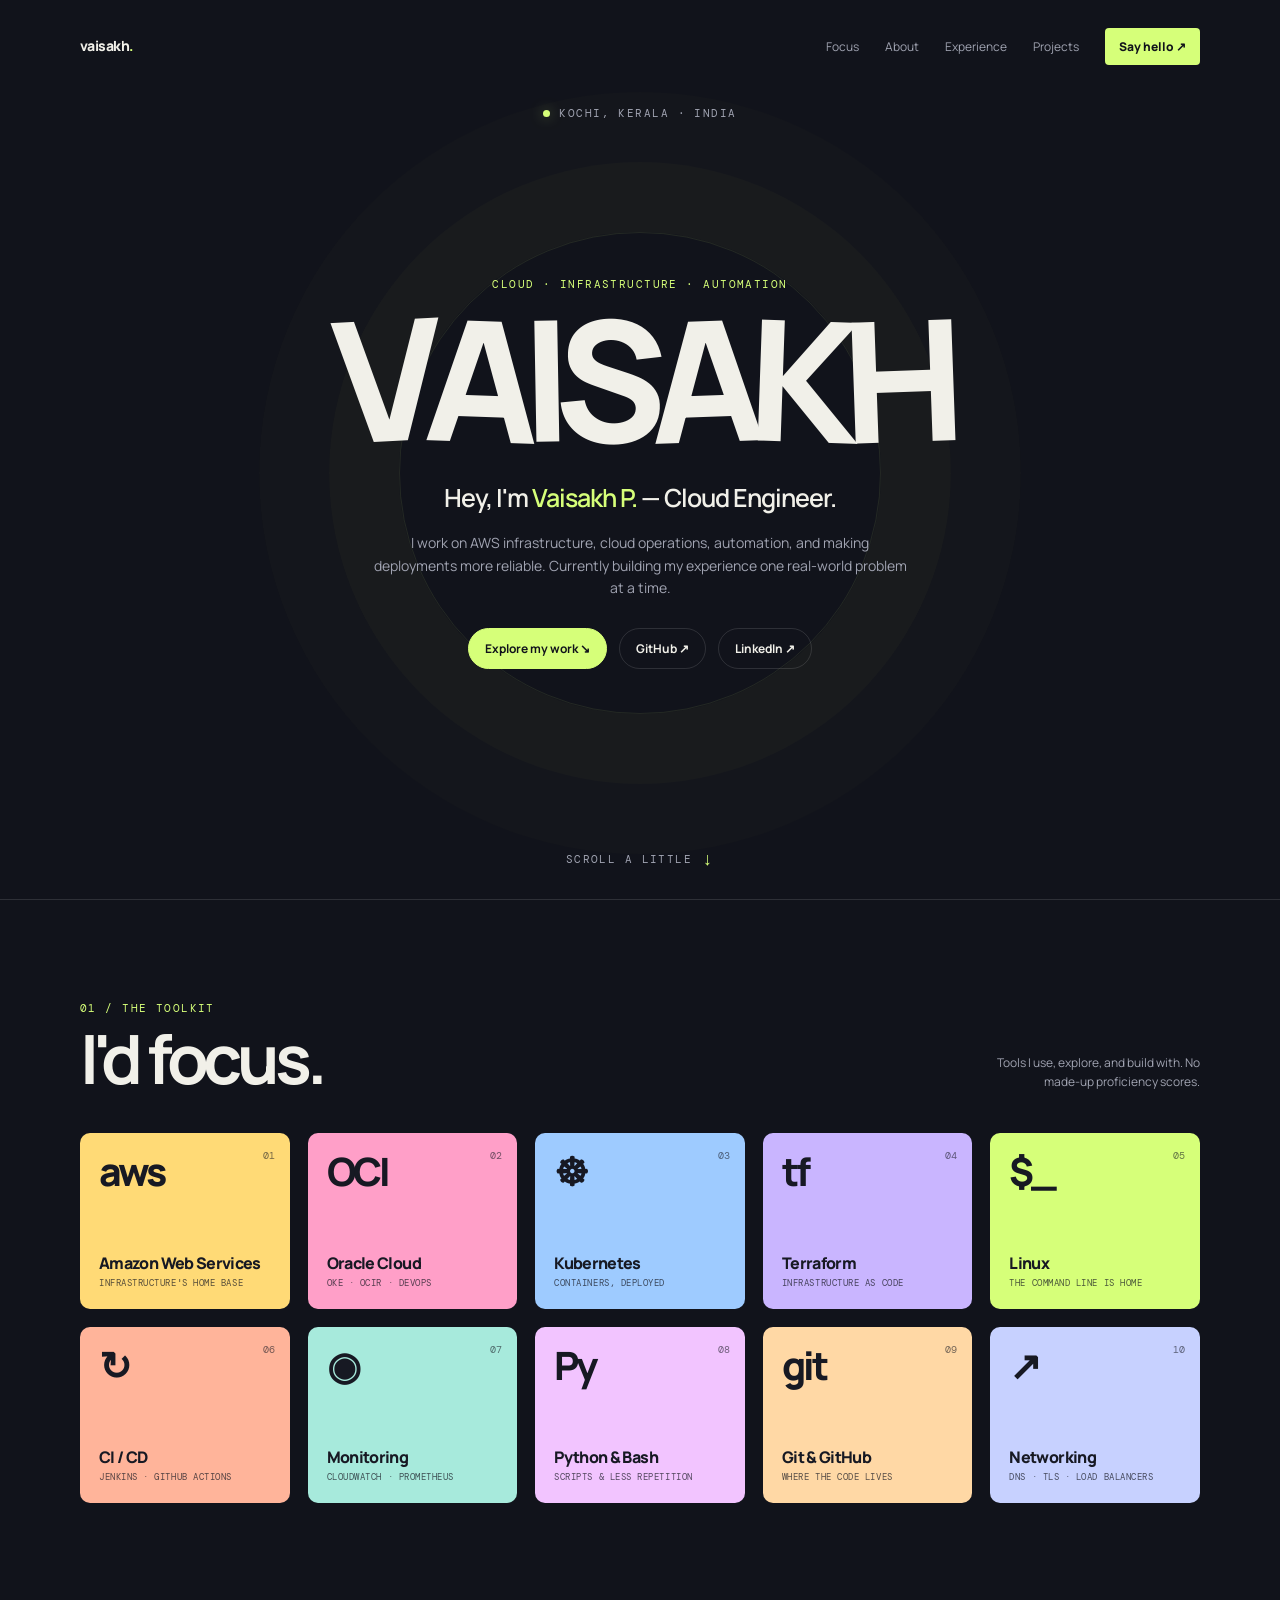
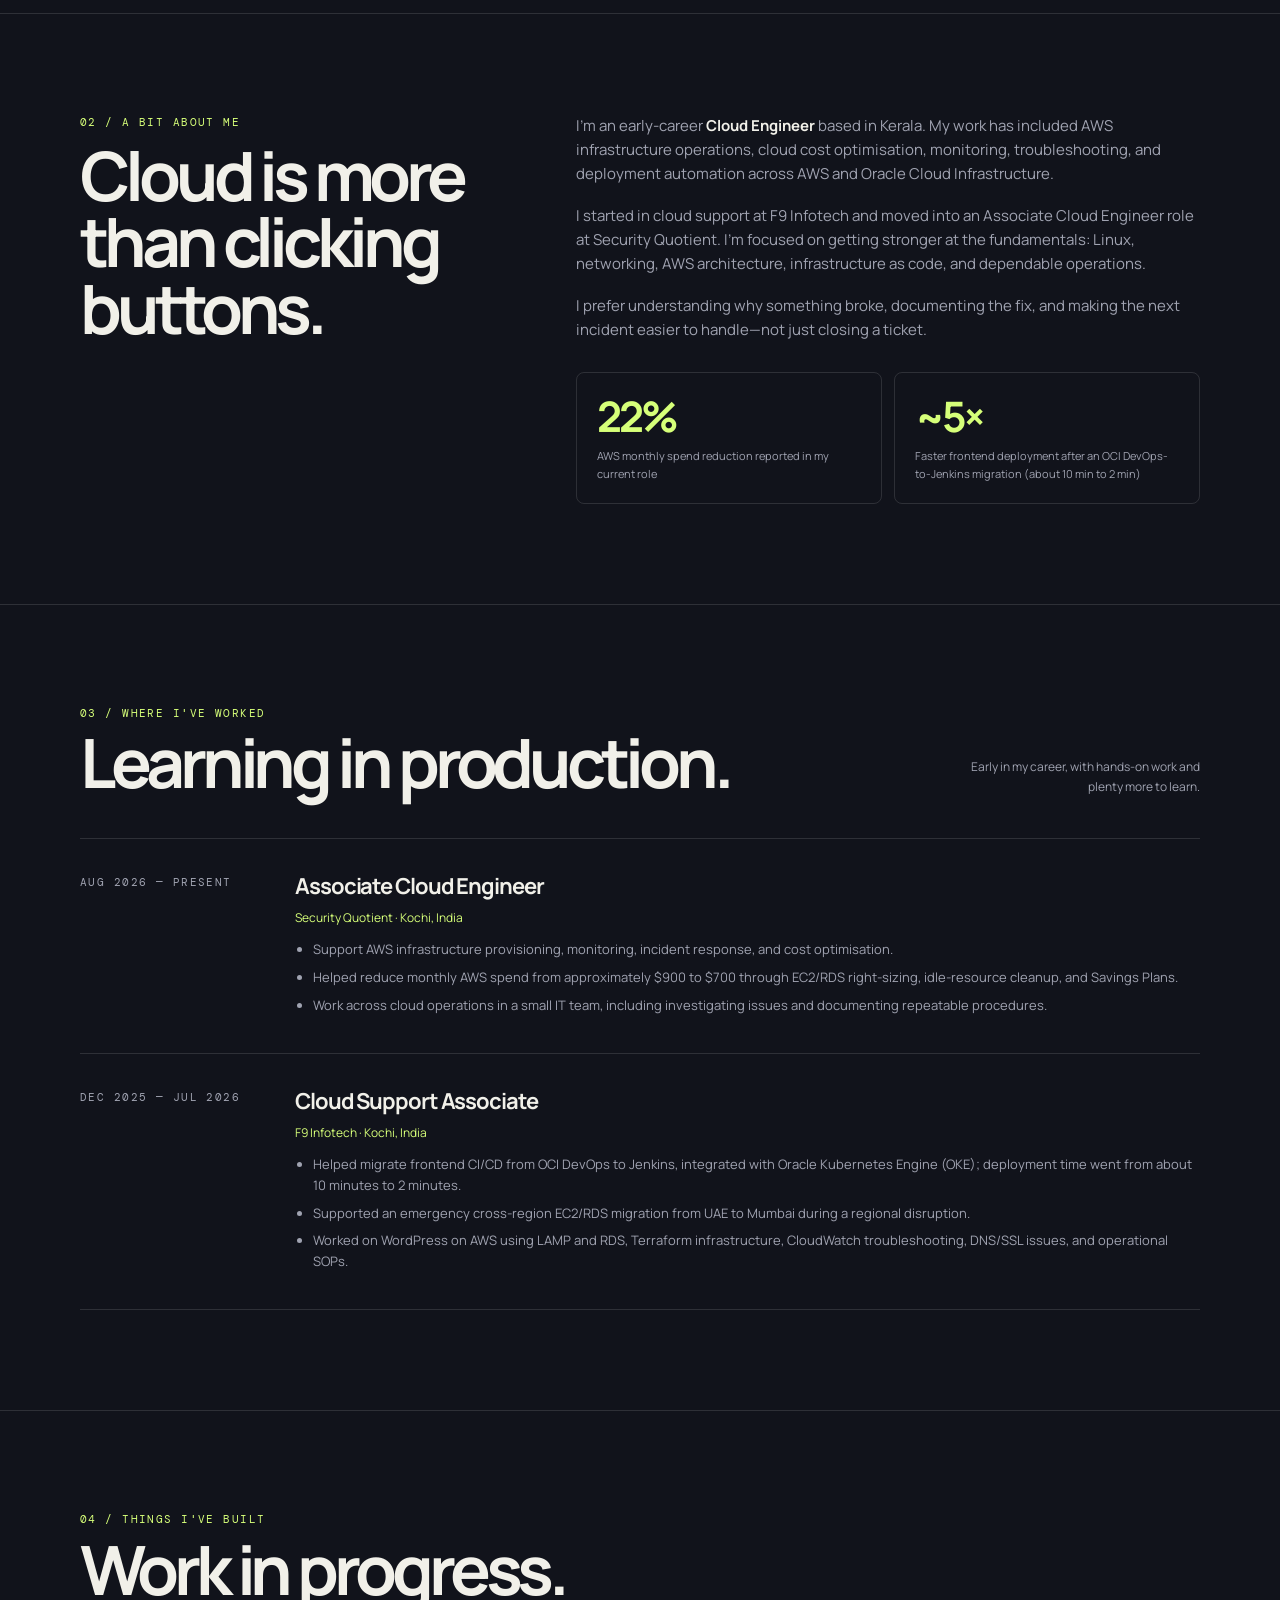
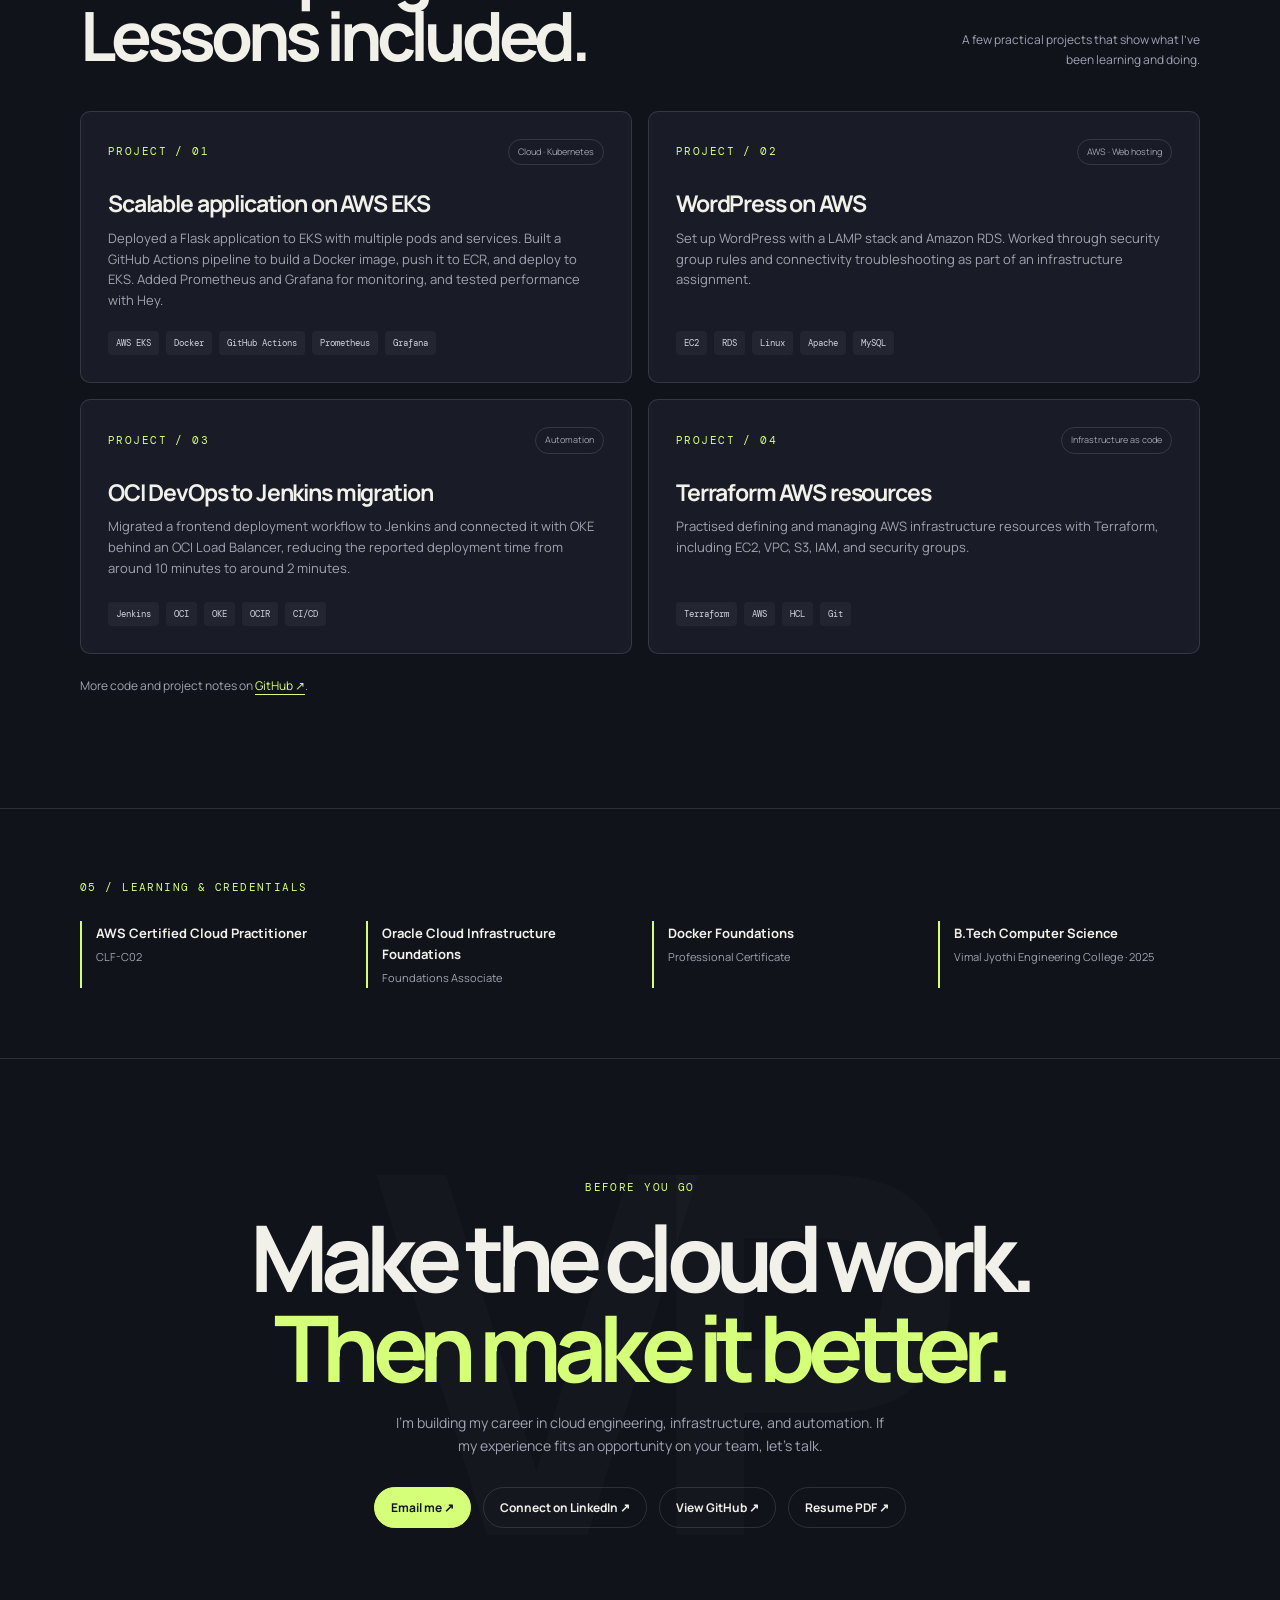
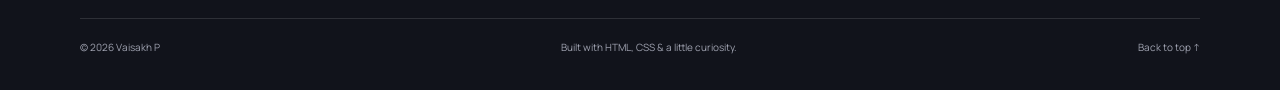
==== index.html @ e42f372c "Build my cloud engineering portfolio" ====
<!DOCTYPE html>
<html lang="en">
<head>
  <meta charset="UTF-8">
  <meta name="viewport" content="width=device-width, initial-scale=1">
  <meta name="theme-color" content="#11131b">
  <meta name="description" content="Vaisakh P — Cloud Engineer working with AWS infrastructure, cloud operations, automation and Kubernetes.">
  <title>Vaisakh P — Cloud Engineer</title>

  <link rel="preconnect" href="https://fonts.googleapis.com">
  <link rel="preconnect" href="https://fonts.gstatic.com" crossorigin>
  <link href="https://fonts.googleapis.com/css2?family=DM+Mono:wght@400;500&family=Manrope:wght@400;500;600;700;800&display=swap" rel="stylesheet">

  <style>
    :root {
      --bg: #11131b;
      --panel: #191c27;
      --text: #f1f0e9;
      --muted: #a0a3b1;
      --line: rgba(255,255,255,.12);
      --lime: #d6ff79;
      --pink: #ff9fc8;
      --blue: #9ecbff;
      --yellow: #ffda76;
      --purple: #c9b5ff;
      --max: 1120px;
    }

    * { box-sizing: border-box; }
    html { scroll-behavior: smooth; scroll-padding-top: 24px; }
    body {
      margin: 0;
      background: var(--bg);
      color: var(--text);
      font-family: "Manrope", sans-serif;
      line-height: 1.6;
      overflow-x: hidden;
    }
    a { color: inherit; text-decoration: none; }
    button { font: inherit; }
    ::selection { background: var(--lime); color: #11131b; }

    .wrap { width: min(var(--max), calc(100% - 48px)); margin: 0 auto; }
    .mono {
      font-family: "DM Mono", monospace;
      text-transform: uppercase;
      letter-spacing: .13em;
      font-size: 11px;
    }

    /* Small, quiet navigation */
    .topbar {
      position: absolute;
      z-index: 5;
      top: 0; left: 0; right: 0;
      display: flex;
      justify-content: space-between;
      align-items: center;
      width: min(var(--max), calc(100% - 48px));
      margin: auto;
      padding: 28px 0;
    }
    .wordmark { font-size: 14px; font-weight: 800; letter-spacing: -.04em; }
    .wordmark span { color: var(--lime); }
    .navlinks { display: flex; align-items: center; gap: 26px; color: var(--muted); font-size: 12px; }
    .navlinks a:hover { color: var(--lime); }
    .navlinks .nav-contact { color: var(--bg); background: var(--lime); padding: 9px 14px; border-radius: 4px; font-weight: 800; }

    /* Name-first opening */
    .hero {
      min-height: 100svh;
      position: relative;
      display: flex;
      flex-direction: column;
      justify-content: center;
      align-items: center;
      padding: 120px 24px 74px;
      text-align: center;
      overflow: hidden;
      border-bottom: 1px solid var(--line);
    }
    .hero::before {
      content: "";
      position: absolute;
      width: 480px; height: 480px;
      border: 1px solid rgba(214,255,121,.09);
      border-radius: 50%;
      box-shadow: 0 0 0 70px rgba(214,255,121,.018), 0 0 0 140px rgba(214,255,121,.012);
      pointer-events: none;
    }
    .hero-meta {
      position: absolute;
      top: 105px;
      display: flex;
      align-items: center;
      gap: 9px;
      color: var(--muted);
    }
    .status-dot { width: 7px; height: 7px; border-radius: 50%; background: var(--lime); box-shadow: 0 0 14px #d6ff7966; }
    .hero-content { position: relative; z-index: 1; width: 100%; }
    .hero-kicker { color: var(--lime); margin: 0 0 12px; }
    .hero h1 {
      font-size: clamp(68px, 13.5vw, 168px);
      letter-spacing: -.105em;
      line-height: .86;
      margin: 0;
      font-weight: 800;
      text-transform: uppercase;
      white-space: nowrap;
    }
    .hero h1 .letter {
      display: inline-block;
      transform: rotate(var(--r, 0deg)) translateY(var(--y, 0));
      transition: transform .25s ease;
    }
    .hero h1:hover .letter:nth-child(odd) { transform: rotate(-4deg) translateY(-5px); }
    .hero h1:hover .letter:nth-child(even) { transform: rotate(4deg) translateY(4px); }
    .hero-role {
      margin: 28px 0 0;
      font-size: clamp(17px, 2.2vw, 25px);
      font-weight: 600;
      letter-spacing: -.04em;
    }
    .hero-role span { color: var(--lime); }
    .hero-intro {
      max-width: 540px;
      margin: 14px auto 0;
      color: var(--muted);
      font-size: 14px;
    }
    .hero-links { display: flex; justify-content: center; flex-wrap: wrap; gap: 12px; margin-top: 28px; }
    .pill {
      border: 1px solid var(--line);
      border-radius: 999px;
      padding: 10px 16px;
      font-size: 12px;
      font-weight: 700;
      transition: .2s ease;
    }
    .pill:hover { border-color: var(--lime); transform: translateY(-2px); }
    .pill.primary { color: var(--bg); background: var(--lime); border-color: var(--lime); }
    .scroll-note { position: absolute; bottom: 25px; color: var(--muted); display: flex; gap: 10px; align-items: center; }
    .scroll-note span:last-child { font-size: 18px; color: var(--lime); }

    /* Focus section: floating, colourful tool stickers */
    .focus-section { padding: 100px 0 110px; border-bottom: 1px solid var(--line); }
    .section-top { display: flex; justify-content: space-between; align-items: end; gap: 20px; margin-bottom: 42px; }
    .section-top h2 { margin: 7px 0 0; font-size: clamp(38px, 6vw, 68px); line-height: .98; letter-spacing: -.075em; }
    .eyebrow { color: var(--lime); margin: 0; }
    .section-note { color: var(--muted); font-size: 12px; max-width: 240px; margin: 0; text-align: right; }
    .tool-cloud {
      display: grid;
      grid-template-columns: repeat(5, minmax(0, 1fr));
      gap: 18px;
    }
    .tool {
      min-height: 176px;
      border-radius: 10px;
      position: relative;
      padding: 19px;
      display: flex;
      flex-direction: column;
      justify-content: space-between;
      color: #171923;
      overflow: hidden;
      transform: rotate(var(--tilt, 0deg));
      transition: transform .25s ease, box-shadow .25s ease;
    }
    .tool:hover { transform: rotate(0deg) translateY(-7px) scale(1.025); box-shadow: 0 18px 35px #0004; z-index: 2; }
    .tool .symbol { font-size: 39px; line-height: 1; font-weight: 800; letter-spacing: -.08em; }
    .tool .tool-name { font-size: 16px; font-weight: 800; letter-spacing: -.04em; }
    .tool .tool-caption { font-family: "DM Mono", monospace; font-size: 9px; line-height: 1.5; text-transform: uppercase; letter-spacing: .06em; opacity: .72; }
    .tool .number { position: absolute; top: 15px; right: 15px; font-family: "DM Mono", monospace; font-size: 10px; opacity: .6; }
    .t-aws { background: var(--yellow); --tilt: -2deg; }
    .t-oci { background: var(--pink); --tilt: 2deg; }
    .t-kube { background: var(--blue); --tilt: -1deg; }
    .t-terraform { background: var(--purple); --tilt: 2deg; }
    .t-linux { background: var(--lime); --tilt: -2deg; }
    .t-ci { background: #ffb49a; --tilt: 1deg; }
    .t-monitor { background: #a7eadc; --tilt: -1deg; }
    .t-python { background: #f2c4ff; --tilt: 2deg; }
    .t-git { background: #ffd8a5; --tilt: -2deg; }
    .t-network { background: #c7d1ff; --tilt: 1deg; }

    /* A short, honest about section */
    .about-section { padding: 100px 0; border-bottom: 1px solid var(--line); }
    .about-grid { display: grid; grid-template-columns: .8fr 1.2fr; gap: 80px; align-items: start; }
    .about-title { font-size: clamp(40px, 6vw, 68px); letter-spacing: -.075em; line-height: .98; margin: 10px 0; }
    .about-copy { color: var(--muted); font-size: 15px; margin: 0 0 18px; max-width: 650px; }
    .about-copy strong { color: var(--text); font-weight: 700; }
    .stat-row { display: grid; grid-template-columns: 1fr 1fr; gap: 12px; margin-top: 30px; }
    .stat { border: 1px solid var(--line); border-radius: 8px; padding: 20px; }
    .stat strong { display: block; font-size: clamp(27px, 4vw, 42px); letter-spacing: -.07em; color: var(--lime); line-height: 1.1; }
    .stat span { display: block; margin-top: 8px; color: var(--muted); font-size: 11px; }

    /* Experience timeline */
    .work-section { padding: 100px 0; border-bottom: 1px solid var(--line); }
    .work-list { margin-top: 42px; border-top: 1px solid var(--line); }
    .work-item { display: grid; grid-template-columns: 180px 1fr; gap: 35px; padding: 30px 0; border-bottom: 1px solid var(--line); }
    .work-date { color: var(--muted); font-size: 11px; padding-top: 5px; }
    .work-item h3 { margin: 0; font-size: 22px; letter-spacing: -.05em; }
    .work-company { color: var(--lime); font-size: 12px; margin: 4px 0 12px; }
    .work-item ul { color: var(--muted); padding-left: 18px; margin: 0; font-size: 13px; }
    .work-item li { margin: 7px 0; }

    /* Project cards */
    .projects-section { padding: 100px 0; border-bottom: 1px solid var(--line); }
    .projects-grid { display: grid; grid-template-columns: repeat(2, minmax(0, 1fr)); gap: 16px; margin-top: 42px; }
    .project {
      background: var(--panel);
      border: 1px solid var(--line);
      border-radius: 10px;
      padding: 27px;
      min-height: 255px;
      display: flex;
      flex-direction: column;
      transition: border-color .2s, transform .2s;
    }
    .project:hover { border-color: #d6ff7966; transform: translateY(-4px); }
    .project-top { display: flex; justify-content: space-between; align-items: center; gap: 12px; }
    .project-index { color: var(--lime); }
    .project-tag { color: var(--muted); border: 1px solid var(--line); padding: 5px 9px; border-radius: 999px; font-size: 9px; }
    .project h3 { font-size: 23px; line-height: 1.2; letter-spacing: -.05em; margin: 25px 0 10px; }
    .project p { color: var(--muted); font-size: 13px; margin: 0 0 20px; }
    .tags { display: flex; flex-wrap: wrap; gap: 7px; margin-top: auto; }
    .tags span { background: #ffffff0b; border-radius: 4px; padding: 5px 8px; color: #d0d2dc; font-family: "DM Mono", monospace; font-size: 9px; }

    .cert-section { padding: 70px 0; border-bottom: 1px solid var(--line); }
    .cert-row { display: flex; justify-content: space-between; gap: 24px; flex-wrap: wrap; margin-top: 25px; }
    .cert { flex: 1 1 210px; border-left: 2px solid var(--lime); padding: 2px 0 2px 14px; }
    .cert strong { display: block; font-size: 13px; }
    .cert span { display: block; color: var(--muted); font-size: 11px; margin-top: 4px; }

    /* Personal closing */
    .closing { padding: 120px 24px 35px; text-align: center; overflow: hidden; position: relative; }
    .closing::before {
      content: "VP";
      position: absolute;
      z-index: -1;
      left: 50%; top: 35px;
      transform: translateX(-50%);
      font-size: clamp(190px, 40vw, 500px);
      font-weight: 800;
      letter-spacing: -.12em;
      color: #ffffff04;
      line-height: 1;
    }
    .closing h2 { max-width: 850px; margin: 15px auto; font-size: clamp(43px, 8vw, 92px); line-height: .98; letter-spacing: -.085em; }
    .closing h2 em { color: var(--lime); font-style: normal; }
    .closing-copy { max-width: 500px; margin: 20px auto 0; color: var(--muted); font-size: 14px; }
    .closing-links { display: flex; justify-content: center; flex-wrap: wrap; gap: 12px; margin: 30px 0 90px; }
    footer { border-top: 1px solid var(--line); padding-top: 20px; display: flex; justify-content: space-between; gap: 16px; color: var(--muted); font-size: 10px; }

    .reveal { opacity: 0; transform: translateY(18px); transition: opacity .65s ease, transform .65s ease; }
    .reveal.visible { opacity: 1; transform: translateY(0); }
    @media (prefers-reduced-motion: reduce) {
      *, *::before, *::after { scroll-behavior: auto !important; transition-duration: .01ms !important; animation-duration: .01ms !important; }
      .reveal { opacity: 1; transform: none; }
    }

    @media (max-width: 760px) {
      .wrap, .topbar { width: calc(100% - 32px); }
      .topbar { padding: 20px 0; }
      .navlinks { gap: 14px; }
      .navlinks a:not(.nav-contact) { display: none; }
      .hero { padding-left: 16px; padding-right: 16px; }
      .hero-meta { top: 95px; }
      .hero h1 { font-size: clamp(55px, 14.1vw, 105px); }
      .hero-intro { max-width: 430px; }
      .focus-section, .about-section, .work-section, .projects-section { padding: 72px 0; }
      .section-top { align-items: start; flex-direction: column; }
      .section-note { text-align: left; }
      .tool-cloud { grid-template-columns: repeat(2, minmax(0, 1fr)); gap: 12px; }
      .tool { min-height: 150px; padding: 15px; }
      .tool .symbol { font-size: 33px; }
      .about-grid { grid-template-columns: 1fr; gap: 24px; }
      .work-item { grid-template-columns: 1fr; gap: 10px; }
      .projects-grid { grid-template-columns: 1fr; }
      .project { min-height: 230px; }
      .closing { padding-top: 90px; }
      .closing-links { margin-bottom: 60px; }
    }
    @media (max-width: 380px) {
      .hero h1 { font-size: 13.5vw; }
      .tool-cloud { gap: 9px; }
      .tool { min-height: 140px; }
      .tool .tool-name { font-size: 14px; }
      .stat-row { grid-template-columns: 1fr; }
    }
  </style>
</head>

<body>
  <header class="topbar">
    <a class="wordmark" href="#home">vaisakh<span>.</span></a>
    <nav class="navlinks" aria-label="Main navigation">
      <a href="#focus">Focus</a>
      <a href="#about">About</a>
      <a href="#work">Experience</a>
      <a href="#projects">Projects</a>
      <a class="nav-contact" href="#contact">Say hello ↗</a>
    </nav>
  </header>

  <main>
    <section class="hero" id="home">
      <div class="hero-meta mono"><span class="status-dot"></span> Kochi, Kerala · India</div>

      <div class="hero-content">
        <p class="hero-kicker mono">Cloud · Infrastructure · Automation</p>
        <h1 aria-label="Vaisakh">
          <span class="letter" style="--r:-3deg">V</span><span class="letter" style="--r:2deg">A</span><span class="letter" style="--r:-1deg">I</span><span class="letter" style="--r:3deg">S</span><span class="letter" style="--r:-2deg">A</span><span class="letter" style="--r:2deg">K</span><span class="letter" style="--r:-2deg">H</span>
        </h1>
        <p class="hero-role">Hey, I'm <span>Vaisakh P.</span> — Cloud Engineer.</p>
        <p class="hero-intro">I work on AWS infrastructure, cloud operations, automation, and making deployments more reliable. Currently building my experience one real-world problem at a time.</p>

        <div class="hero-links">
          <a class="pill primary" href="#projects">Explore my work ↘</a>
          <a class="pill" href="https://github.com/vaisakhp07" target="_blank" rel="noreferrer">GitHub ↗</a>
          <a class="pill" href="https://www.linkedin.com/in/vaisakh-p-b28130261/" target="_blank" rel="noreferrer">LinkedIn ↗</a>
        </div>
      </div>

      <a class="scroll-note mono" href="#focus"><span>Scroll a little</span><span>↓</span></a>
    </section>

    <section class="focus-section" id="focus">
      <div class="wrap">
        <div class="section-top reveal">
          <div>
            <p class="eyebrow mono">01 / The toolkit</p>
            <h2>I'd focus.</h2>
          </div>
          <p class="section-note">Tools I use, explore, and build with. No made-up proficiency scores.</p>
        </div>

        <div class="tool-cloud">
          <article class="tool t-aws reveal">
            <span class="number">01</span><span class="symbol">aws</span>
            <div><div class="tool-name">Amazon Web Services</div><div class="tool-caption">Infrastructure's home base</div></div>
          </article>
          <article class="tool t-oci reveal">
            <span class="number">02</span><span class="symbol">OCI</span>
            <div><div class="tool-name">Oracle Cloud</div><div class="tool-caption">OKE · OCIR · DevOps</div></div>
          </article>
          <article class="tool t-kube reveal">
            <span class="number">03</span><span class="symbol">☸</span>
            <div><div class="tool-name">Kubernetes</div><div class="tool-caption">Containers, deployed</div></div>
          </article>
          <article class="tool t-terraform reveal">
            <span class="number">04</span><span class="symbol">tf</span>
            <div><div class="tool-name">Terraform</div><div class="tool-caption">Infrastructure as code</div></div>
          </article>
          <article class="tool t-linux reveal">
            <span class="number">05</span><span class="symbol">$_</span>
            <div><div class="tool-name">Linux</div><div class="tool-caption">The command line is home</div></div>
          </article>
          <article class="tool t-ci reveal">
            <span class="number">06</span><span class="symbol">↻</span>
            <div><div class="tool-name">CI / CD</div><div class="tool-caption">Jenkins · GitHub Actions</div></div>
          </article>
          <article class="tool t-monitor reveal">
            <span class="number">07</span><span class="symbol">◉</span>
            <div><div class="tool-name">Monitoring</div><div class="tool-caption">CloudWatch · Prometheus</div></div>
          </article>
          <article class="tool t-python reveal">
            <span class="number">08</span><span class="symbol">Py</span>
            <div><div class="tool-name">Python & Bash</div><div class="tool-caption">Scripts & less repetition</div></div>
          </article>
          <article class="tool t-git reveal">
            <span class="number">09</span><span class="symbol">git</span>
            <div><div class="tool-name">Git & GitHub</div><div class="tool-caption">Where the code lives</div></div>
          </article>
          <article class="tool t-network reveal">
            <span class="number">10</span><span class="symbol">↗</span>
            <div><div class="tool-name">Networking</div><div class="tool-caption">DNS · TLS · Load balancers</div></div>
          </article>
        </div>
      </div>
    </section>

    <section class="about-section" id="about">
      <div class="wrap about-grid">
        <div class="reveal">
          <p class="eyebrow mono">02 / A bit about me</p>
          <h2 class="about-title">Cloud is more than clicking buttons.</h2>
        </div>
        <div class="reveal">
          <p class="about-copy">I'm an early-career <strong>Cloud Engineer</strong> based in Kerala. My work has included AWS infrastructure operations, cloud cost optimisation, monitoring, troubleshooting, and deployment automation across AWS and Oracle Cloud Infrastructure.</p>
          <p class="about-copy">I started in cloud support at F9 Infotech and moved into an Associate Cloud Engineer role at Security Quotient. I'm focused on getting stronger at the fundamentals: Linux, networking, AWS architecture, infrastructure as code, and dependable operations.</p>
          <p class="about-copy">I prefer understanding why something broke, documenting the fix, and making the next incident easier to handle—not just closing a ticket.</p>
          <div class="stat-row">
            <div class="stat"><strong>22%</strong><span>AWS monthly spend reduction reported in my current role</span></div>
            <div class="stat"><strong>~5×</strong><span>Faster frontend deployment after an OCI DevOps-to-Jenkins migration (about 10 min to 2 min)</span></div>
          </div>
        </div>
      </div>
    </section>

    <section class="work-section" id="work">
      <div class="wrap">
        <div class="section-top reveal">
          <div>
            <p class="eyebrow mono">03 / Where I've worked</p>
            <h2>Learning in production.</h2>
          </div>
          <p class="section-note">Early in my career, with hands-on work and plenty more to learn.</p>
        </div>

        <div class="work-list">
          <article class="work-item reveal">
            <div class="work-date mono">AUG 2026 — PRESENT</div>
            <div>
              <h3>Associate Cloud Engineer</h3>
              <p class="work-company">Security Quotient · Kochi, India</p>
              <ul>
                <li>Support AWS infrastructure provisioning, monitoring, incident response, and cost optimisation.</li>
                <li>Helped reduce monthly AWS spend from approximately $900 to $700 through EC2/RDS right-sizing, idle-resource cleanup, and Savings Plans.</li>
                <li>Work across cloud operations in a small IT team, including investigating issues and documenting repeatable procedures.</li>
              </ul>
            </div>
          </article>

          <article class="work-item reveal">
            <div class="work-date mono">DEC 2025 — JUL 2026</div>
            <div>
              <h3>Cloud Support Associate</h3>
              <p class="work-company">F9 Infotech · Kochi, India</p>
              <ul>
                <li>Helped migrate frontend CI/CD from OCI DevOps to Jenkins, integrated with Oracle Kubernetes Engine (OKE); deployment time went from about 10 minutes to 2 minutes.</li>
                <li>Supported an emergency cross-region EC2/RDS migration from UAE to Mumbai during a regional disruption.</li>
                <li>Worked on WordPress on AWS using LAMP and RDS, Terraform infrastructure, CloudWatch troubleshooting, DNS/SSL issues, and operational SOPs.</li>
              </ul>
            </div>
          </article>
        </div>
      </div>
    </section>

    <section class="projects-section" id="projects">
      <div class="wrap">
        <div class="section-top reveal">
          <div>
            <p class="eyebrow mono">04 / Things I've built</p>
            <h2>Work in progress.<br>Lessons included.</h2>
          </div>
          <p class="section-note">A few practical projects that show what I've been learning and doing.</p>
        </div>

        <div class="projects-grid">
          <article class="project reveal">
            <div class="project-top"><span class="project-index mono">PROJECT / 01</span><span class="project-tag">Cloud · Kubernetes</span></div>
            <h3>Scalable application on AWS EKS</h3>
            <p>Deployed a Flask application to EKS with multiple pods and services. Built a GitHub Actions pipeline to build a Docker image, push it to ECR, and deploy to EKS. Added Prometheus and Grafana for monitoring, and tested performance with Hey.</p>
            <div class="tags"><span>AWS EKS</span><span>Docker</span><span>GitHub Actions</span><span>Prometheus</span><span>Grafana</span></div>
          </article>

          <article class="project reveal">
            <div class="project-top"><span class="project-index mono">PROJECT / 02</span><span class="project-tag">AWS · Web hosting</span></div>
            <h3>WordPress on AWS</h3>
            <p>Set up WordPress with a LAMP stack and Amazon RDS. Worked through security group rules and connectivity troubleshooting as part of an infrastructure assignment.</p>
            <div class="tags"><span>EC2</span><span>RDS</span><span>Linux</span><span>Apache</span><span>MySQL</span></div>
          </article>

          <article class="project reveal">
            <div class="project-top"><span class="project-index mono">PROJECT / 03</span><span class="project-tag">Automation</span></div>
            <h3>OCI DevOps to Jenkins migration</h3>
            <p>Migrated a frontend deployment workflow to Jenkins and connected it with OKE behind an OCI Load Balancer, reducing the reported deployment time from around 10 minutes to around 2 minutes.</p>
            <div class="tags"><span>Jenkins</span><span>OCI</span><span>OKE</span><span>OCIR</span><span>CI/CD</span></div>
          </article>

          <article class="project reveal">
            <div class="project-top"><span class="project-index mono">PROJECT / 04</span><span class="project-tag">Infrastructure as code</span></div>
            <h3>Terraform AWS resources</h3>
            <p>Practised defining and managing AWS infrastructure resources with Terraform, including EC2, VPC, S3, IAM, and security groups.</p>
            <div class="tags"><span>Terraform</span><span>AWS</span><span>HCL</span><span>Git</span></div>
          </article>
        </div>

        <p style="color:var(--muted);font-size:12px;margin-top:22px" class="reveal">
          More code and project notes on <a href="https://github.com/vaisakhp07" target="_blank" rel="noreferrer" style="color:var(--lime);text-decoration:underline;text-underline-offset:4px">GitHub ↗</a>.
        </p>
      </div>
    </section>

    <section class="cert-section">
      <div class="wrap">
        <p class="eyebrow mono">05 / Learning & credentials</p>
        <div class="cert-row">
          <div class="cert"><strong>AWS Certified Cloud Practitioner</strong><span>CLF-C02</span></div>
          <div class="cert"><strong>Oracle Cloud Infrastructure Foundations</strong><span>Foundations Associate</span></div>
          <div class="cert"><strong>Docker Foundations</strong><span>Professional Certificate</span></div>
          <div class="cert"><strong>B.Tech Computer Science</strong><span>Vimal Jyothi Engineering College · 2025</span></div>
        </div>
      </div>
    </section>

    <section class="closing" id="contact">
      <p class="eyebrow mono">Before you go</p>
      <h2>Make the cloud work.<br><em>Then make it better.</em></h2>
      <p class="closing-copy">I'm building my career in cloud engineering, infrastructure, and automation. If my experience fits an opportunity on your team, let's talk.</p>
      <div class="closing-links">
        <a class="pill primary" href="mailto:pvaisakh03@gmail.com">Email me ↗</a>
        <a class="pill" href="https://www.linkedin.com/in/vaisakh-p-b28130261/" target="_blank" rel="noreferrer">Connect on LinkedIn ↗</a>
        <a class="pill" href="https://github.com/vaisakhp07" target="_blank" rel="noreferrer">View GitHub ↗</a>
        <a class="pill" href="resume.pdf" target="_blank" rel="noreferrer">Resume PDF ↗</a>
      </div>
      <footer class="wrap">
        <span>© <span id="year"></span> Vaisakh P</span>
        <span>Built with HTML, CSS & a little curiosity.</span>
        <a href="#home">Back to top ↑</a>
      </footer>
    </section>
  </main>

  <script>
    document.getElementById("year").textContent = new Date().getFullYear();

    const revealItems = document.querySelectorAll(".reveal");
    if ("IntersectionObserver" in window) {
      const observer = new IntersectionObserver((entries) => {
        entries.forEach((entry) => {
          if (entry.isIntersecting) {
            entry.target.classList.add("visible");
            observer.unobserve(entry.target);
          }
        });
      }, { threshold: 0.12 });

      revealItems.forEach((item, index) => {
        item.style.transitionDelay = `${(index % 5) * 55}ms`;
        observer.observe(item);
      });
    } else {
      revealItems.forEach((item) => item.classList.add("visible"));
    }
  </script>
</body>
</html>
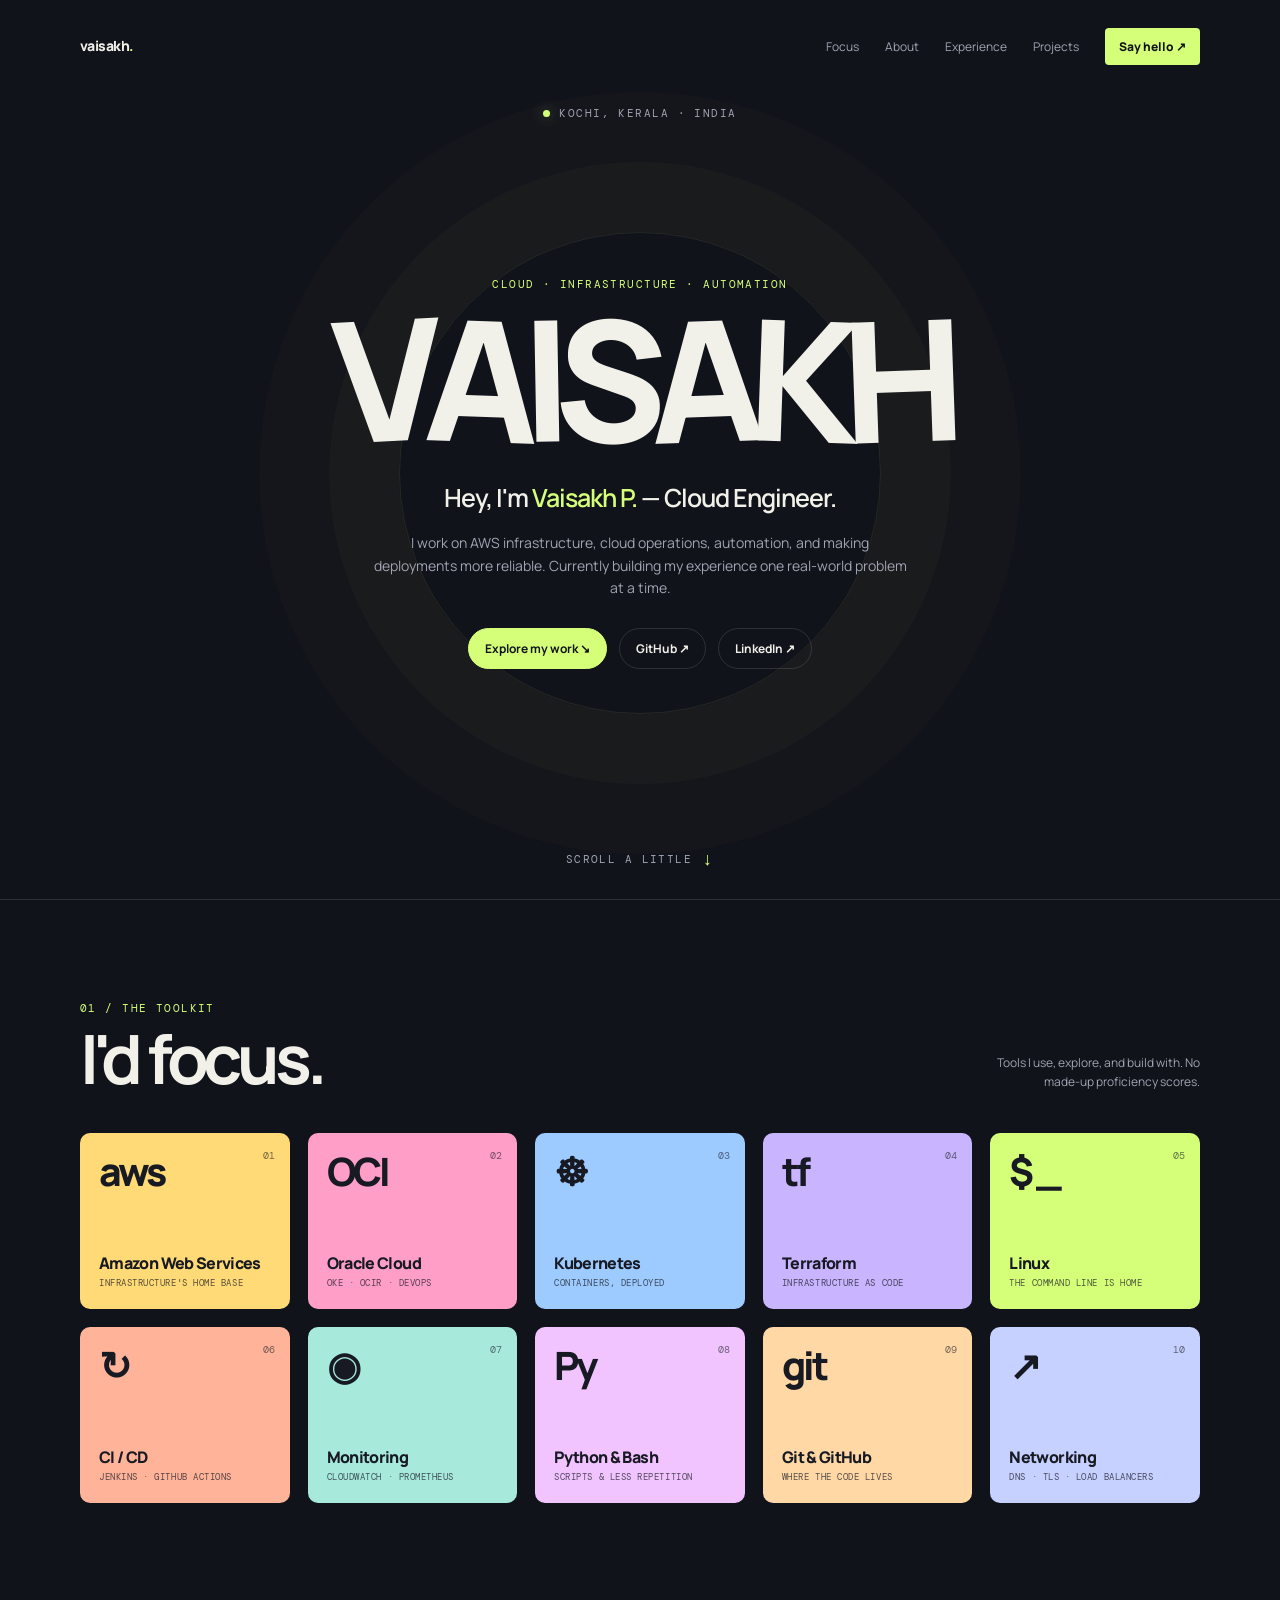
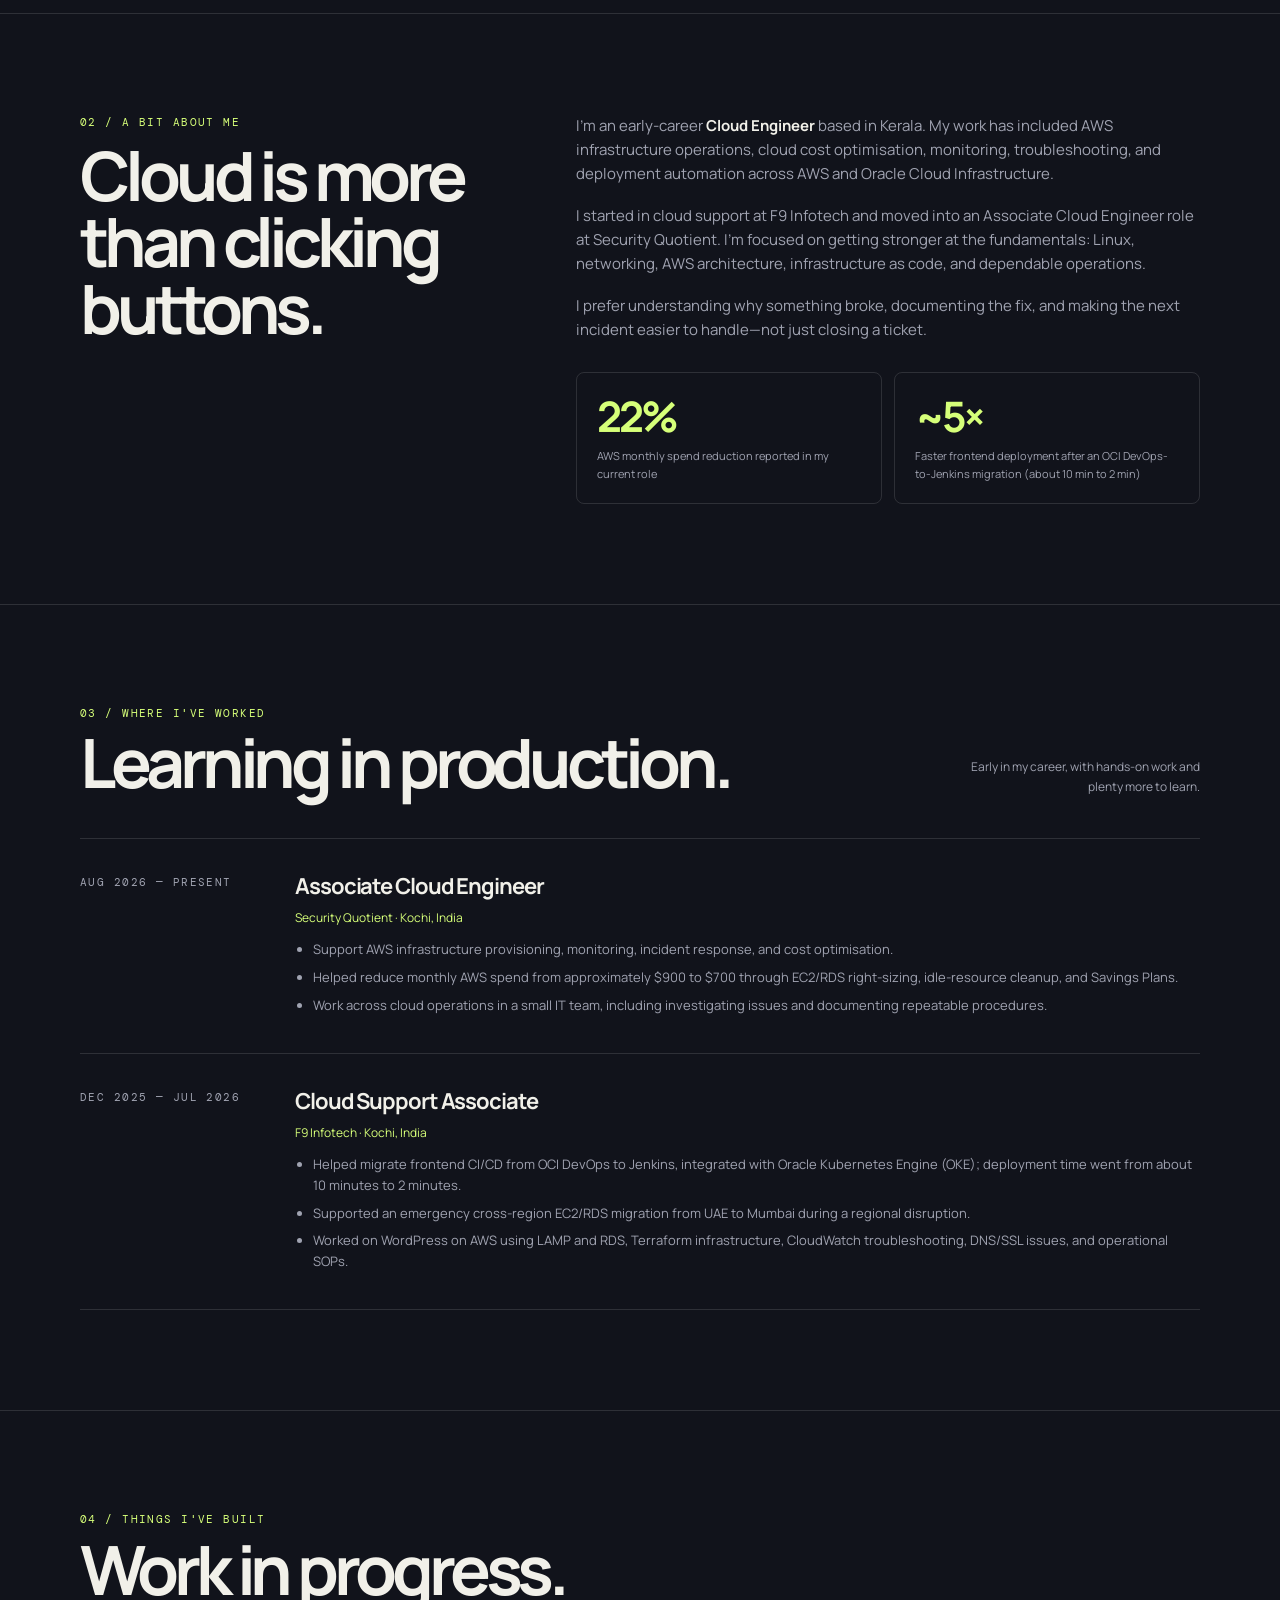
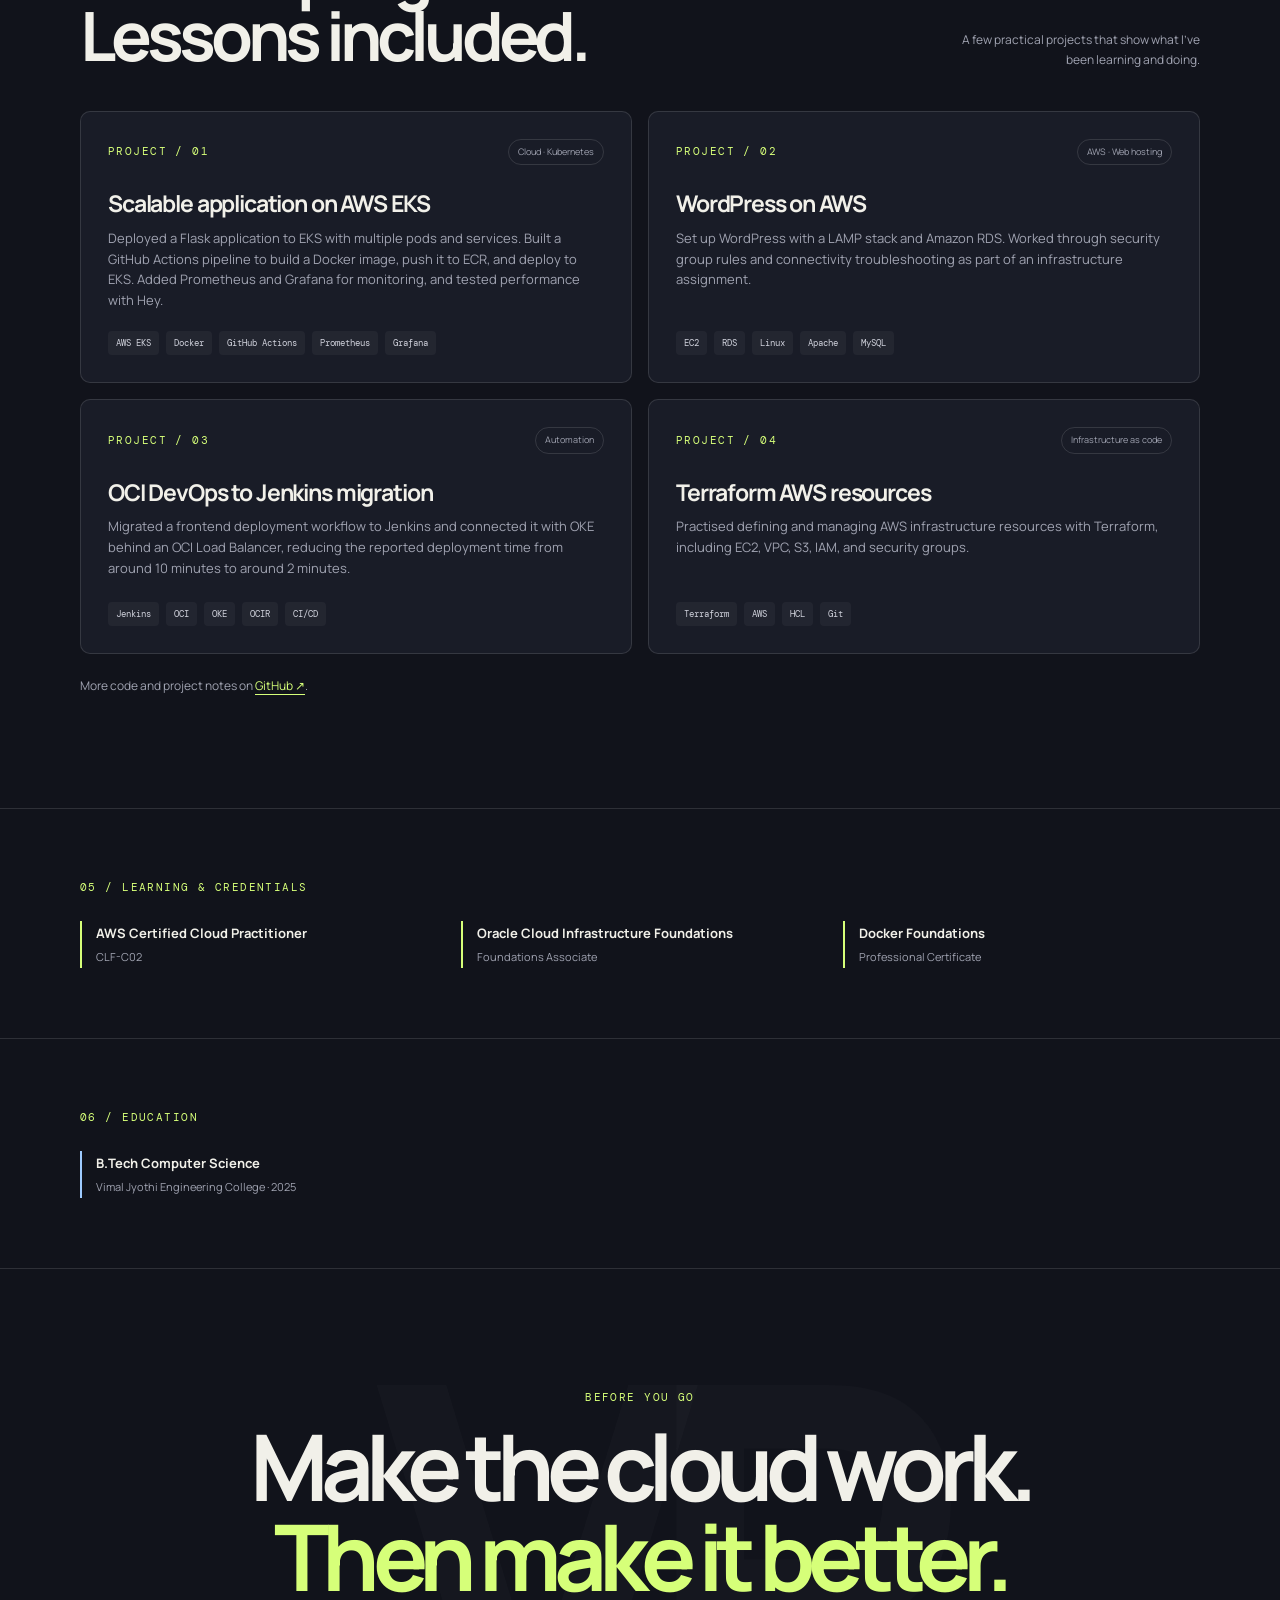
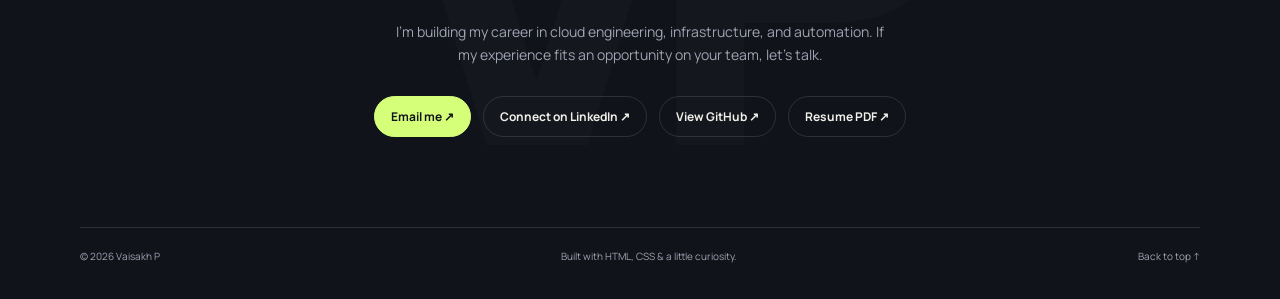
==== commit 22d552b5: "Separate education from certifications" ====
--- a/index.html
+++ b/index.html
@@ -1,539 +1,128 @@
 <!DOCTYPE html>
 <html lang="en">
 <head>
-  <meta charset="UTF-8">
-  <meta name="viewport" content="width=device-width, initial-scale=1">
-  <meta name="theme-color" content="#11131b">
-  <meta name="description" content="Vaisakh P — Cloud Engineer working with AWS infrastructure, cloud operations, automation and Kubernetes.">
-  <title>Vaisakh P — Cloud Engineer</title>
-
-  <link rel="preconnect" href="https://fonts.googleapis.com">
-  <link rel="preconnect" href="https://fonts.gstatic.com" crossorigin>
-  <link href="https://fonts.googleapis.com/css2?family=DM+Mono:wght@400;500&family=Manrope:wght@400;500;600;700;800&display=swap" rel="stylesheet">
-
-  <style>
-    :root {
-      --bg: #11131b;
-      --panel: #191c27;
-      --text: #f1f0e9;
-      --muted: #a0a3b1;
-      --line: rgba(255,255,255,.12);
-      --lime: #d6ff79;
-      --pink: #ff9fc8;
-      --blue: #9ecbff;
-      --yellow: #ffda76;
-      --purple: #c9b5ff;
-      --max: 1120px;
-    }
-
-    * { box-sizing: border-box; }
-    html { scroll-behavior: smooth; scroll-padding-top: 24px; }
-    body {
-      margin: 0;
-      background: var(--bg);
-      color: var(--text);
-      font-family: "Manrope", sans-serif;
-      line-height: 1.6;
-      overflow-x: hidden;
-    }
-    a { color: inherit; text-decoration: none; }
-    button { font: inherit; }
-    ::selection { background: var(--lime); color: #11131b; }
-
-    .wrap { width: min(var(--max), calc(100% - 48px)); margin: 0 auto; }
-    .mono {
-      font-family: "DM Mono", monospace;
-      text-transform: uppercase;
-      letter-spacing: .13em;
-      font-size: 11px;
-    }
-
-    /* Small, quiet navigation */
-    .topbar {
-      position: absolute;
-      z-index: 5;
-      top: 0; left: 0; right: 0;
-      display: flex;
-      justify-content: space-between;
-      align-items: center;
-      width: min(var(--max), calc(100% - 48px));
-      margin: auto;
-      padding: 28px 0;
-    }
-    .wordmark { font-size: 14px; font-weight: 800; letter-spacing: -.04em; }
-    .wordmark span { color: var(--lime); }
-    .navlinks { display: flex; align-items: center; gap: 26px; color: var(--muted); font-size: 12px; }
-    .navlinks a:hover { color: var(--lime); }
-    .navlinks .nav-contact { color: var(--bg); background: var(--lime); padding: 9px 14px; border-radius: 4px; font-weight: 800; }
-
-    /* Name-first opening */
-    .hero {
-      min-height: 100svh;
-      position: relative;
-      display: flex;
-      flex-direction: column;
-      justify-content: center;
-      align-items: center;
-      padding: 120px 24px 74px;
-      text-align: center;
-      overflow: hidden;
-      border-bottom: 1px solid var(--line);
-    }
-    .hero::before {
-      content: "";
-      position: absolute;
-      width: 480px; height: 480px;
-      border: 1px solid rgba(214,255,121,.09);
-      border-radius: 50%;
-      box-shadow: 0 0 0 70px rgba(214,255,121,.018), 0 0 0 140px rgba(214,255,121,.012);
-      pointer-events: none;
-    }
-    .hero-meta {
-      position: absolute;
-      top: 105px;
-      display: flex;
-      align-items: center;
-      gap: 9px;
-      color: var(--muted);
-    }
-    .status-dot { width: 7px; height: 7px; border-radius: 50%; background: var(--lime); box-shadow: 0 0 14px #d6ff7966; }
-    .hero-content { position: relative; z-index: 1; width: 100%; }
-    .hero-kicker { color: var(--lime); margin: 0 0 12px; }
-    .hero h1 {
-      font-size: clamp(68px, 13.5vw, 168px);
-      letter-spacing: -.105em;
-      line-height: .86;
-      margin: 0;
-      font-weight: 800;
-      text-transform: uppercase;
-      white-space: nowrap;
-    }
-    .hero h1 .letter {
-      display: inline-block;
-      transform: rotate(var(--r, 0deg)) translateY(var(--y, 0));
-      transition: transform .25s ease;
-    }
-    .hero h1:hover .letter:nth-child(odd) { transform: rotate(-4deg) translateY(-5px); }
-    .hero h1:hover .letter:nth-child(even) { transform: rotate(4deg) translateY(4px); }
-    .hero-role {
-      margin: 28px 0 0;
-      font-size: clamp(17px, 2.2vw, 25px);
-      font-weight: 600;
-      letter-spacing: -.04em;
-    }
-    .hero-role span { color: var(--lime); }
-    .hero-intro {
-      max-width: 540px;
-      margin: 14px auto 0;
-      color: var(--muted);
-      font-size: 14px;
-    }
-    .hero-links { display: flex; justify-content: center; flex-wrap: wrap; gap: 12px; margin-top: 28px; }
-    .pill {
-      border: 1px solid var(--line);
-      border-radius: 999px;
-      padding: 10px 16px;
-      font-size: 12px;
-      font-weight: 700;
-      transition: .2s ease;
-    }
-    .pill:hover { border-color: var(--lime); transform: translateY(-2px); }
-    .pill.primary { color: var(--bg); background: var(--lime); border-color: var(--lime); }
-    .scroll-note { position: absolute; bottom: 25px; color: var(--muted); display: flex; gap: 10px; align-items: center; }
-    .scroll-note span:last-child { font-size: 18px; color: var(--lime); }
-
-    /* Focus section: floating, colourful tool stickers */
-    .focus-section { padding: 100px 0 110px; border-bottom: 1px solid var(--line); }
-    .section-top { display: flex; justify-content: space-between; align-items: end; gap: 20px; margin-bottom: 42px; }
-    .section-top h2 { margin: 7px 0 0; font-size: clamp(38px, 6vw, 68px); line-height: .98; letter-spacing: -.075em; }
-    .eyebrow { color: var(--lime); margin: 0; }
-    .section-note { color: var(--muted); font-size: 12px; max-width: 240px; margin: 0; text-align: right; }
-    .tool-cloud {
-      display: grid;
-      grid-template-columns: repeat(5, minmax(0, 1fr));
-      gap: 18px;
-    }
-    .tool {
-      min-height: 176px;
-      border-radius: 10px;
-      position: relative;
-      padding: 19px;
-      display: flex;
-      flex-direction: column;
-      justify-content: space-between;
-      color: #171923;
-      overflow: hidden;
-      transform: rotate(var(--tilt, 0deg));
-      transition: transform .25s ease, box-shadow .25s ease;
-    }
-    .tool:hover { transform: rotate(0deg) translateY(-7px) scale(1.025); box-shadow: 0 18px 35px #0004; z-index: 2; }
-    .tool .symbol { font-size: 39px; line-height: 1; font-weight: 800; letter-spacing: -.08em; }
-    .tool .tool-name { font-size: 16px; font-weight: 800; letter-spacing: -.04em; }
-    .tool .tool-caption { font-family: "DM Mono", monospace; font-size: 9px; line-height: 1.5; text-transform: uppercase; letter-spacing: .06em; opacity: .72; }
-    .tool .number { position: absolute; top: 15px; right: 15px; font-family: "DM Mono", monospace; font-size: 10px; opacity: .6; }
-    .t-aws { background: var(--yellow); --tilt: -2deg; }
-    .t-oci { background: var(--pink); --tilt: 2deg; }
-    .t-kube { background: var(--blue); --tilt: -1deg; }
-    .t-terraform { background: var(--purple); --tilt: 2deg; }
-    .t-linux { background: var(--lime); --tilt: -2deg; }
-    .t-ci { background: #ffb49a; --tilt: 1deg; }
-    .t-monitor { background: #a7eadc; --tilt: -1deg; }
-    .t-python { background: #f2c4ff; --tilt: 2deg; }
-    .t-git { background: #ffd8a5; --tilt: -2deg; }
-    .t-network { background: #c7d1ff; --tilt: 1deg; }
-
-    /* A short, honest about section */
-    .about-section { padding: 100px 0; border-bottom: 1px solid var(--line); }
-    .about-grid { display: grid; grid-template-columns: .8fr 1.2fr; gap: 80px; align-items: start; }
-    .about-title { font-size: clamp(40px, 6vw, 68px); letter-spacing: -.075em; line-height: .98; margin: 10px 0; }
-    .about-copy { color: var(--muted); font-size: 15px; margin: 0 0 18px; max-width: 650px; }
-    .about-copy strong { color: var(--text); font-weight: 700; }
-    .stat-row { display: grid; grid-template-columns: 1fr 1fr; gap: 12px; margin-top: 30px; }
-    .stat { border: 1px solid var(--line); border-radius: 8px; padding: 20px; }
-    .stat strong { display: block; font-size: clamp(27px, 4vw, 42px); letter-spacing: -.07em; color: var(--lime); line-height: 1.1; }
-    .stat span { display: block; margin-top: 8px; color: var(--muted); font-size: 11px; }
-
-    /* Experience timeline */
-    .work-section { padding: 100px 0; border-bottom: 1px solid var(--line); }
-    .work-list { margin-top: 42px; border-top: 1px solid var(--line); }
-    .work-item { display: grid; grid-template-columns: 180px 1fr; gap: 35px; padding: 30px 0; border-bottom: 1px solid var(--line); }
-    .work-date { color: var(--muted); font-size: 11px; padding-top: 5px; }
-    .work-item h3 { margin: 0; font-size: 22px; letter-spacing: -.05em; }
-    .work-company { color: var(--lime); font-size: 12px; margin: 4px 0 12px; }
-    .work-item ul { color: var(--muted); padding-left: 18px; margin: 0; font-size: 13px; }
-    .work-item li { margin: 7px 0; }
-
-    /* Project cards */
-    .projects-section { padding: 100px 0; border-bottom: 1px solid var(--line); }
-    .projects-grid { display: grid; grid-template-columns: repeat(2, minmax(0, 1fr)); gap: 16px; margin-top: 42px; }
-    .project {
-      background: var(--panel);
-      border: 1px solid var(--line);
-      border-radius: 10px;
-      padding: 27px;
-      min-height: 255px;
-      display: flex;
-      flex-direction: column;
-      transition: border-color .2s, transform .2s;
-    }
-    .project:hover { border-color: #d6ff7966; transform: translateY(-4px); }
-    .project-top { display: flex; justify-content: space-between; align-items: center; gap: 12px; }
-    .project-index { color: var(--lime); }
-    .project-tag { color: var(--muted); border: 1px solid var(--line); padding: 5px 9px; border-radius: 999px; font-size: 9px; }
-    .project h3 { font-size: 23px; line-height: 1.2; letter-spacing: -.05em; margin: 25px 0 10px; }
-    .project p { color: var(--muted); font-size: 13px; margin: 0 0 20px; }
-    .tags { display: flex; flex-wrap: wrap; gap: 7px; margin-top: auto; }
-    .tags span { background: #ffffff0b; border-radius: 4px; padding: 5px 8px; color: #d0d2dc; font-family: "DM Mono", monospace; font-size: 9px; }
-
-    .cert-section { padding: 70px 0; border-bottom: 1px solid var(--line); }
-    .cert-row { display: flex; justify-content: space-between; gap: 24px; flex-wrap: wrap; margin-top: 25px; }
-    .cert { flex: 1 1 210px; border-left: 2px solid var(--lime); padding: 2px 0 2px 14px; }
-    .cert strong { display: block; font-size: 13px; }
-    .cert span { display: block; color: var(--muted); font-size: 11px; margin-top: 4px; }
-
-    /* Personal closing */
-    .closing { padding: 120px 24px 35px; text-align: center; overflow: hidden; position: relative; }
-    .closing::before {
-      content: "VP";
-      position: absolute;
-      z-index: -1;
-      left: 50%; top: 35px;
-      transform: translateX(-50%);
-      font-size: clamp(190px, 40vw, 500px);
-      font-weight: 800;
-      letter-spacing: -.12em;
-      color: #ffffff04;
-      line-height: 1;
-    }
-    .closing h2 { max-width: 850px; margin: 15px auto; font-size: clamp(43px, 8vw, 92px); line-height: .98; letter-spacing: -.085em; }
-    .closing h2 em { color: var(--lime); font-style: normal; }
-    .closing-copy { max-width: 500px; margin: 20px auto 0; color: var(--muted); font-size: 14px; }
-    .closing-links { display: flex; justify-content: center; flex-wrap: wrap; gap: 12px; margin: 30px 0 90px; }
-    footer { border-top: 1px solid var(--line); padding-top: 20px; display: flex; justify-content: space-between; gap: 16px; color: var(--muted); font-size: 10px; }
-
-    .reveal { opacity: 0; transform: translateY(18px); transition: opacity .65s ease, transform .65s ease; }
-    .reveal.visible { opacity: 1; transform: translateY(0); }
-    @media (prefers-reduced-motion: reduce) {
-      *, *::before, *::after { scroll-behavior: auto !important; transition-duration: .01ms !important; animation-duration: .01ms !important; }
-      .reveal { opacity: 1; transform: none; }
-    }
-
-    @media (max-width: 760px) {
-      .wrap, .topbar { width: calc(100% - 32px); }
-      .topbar { padding: 20px 0; }
-      .navlinks { gap: 14px; }
-      .navlinks a:not(.nav-contact) { display: none; }
-      .hero { padding-left: 16px; padding-right: 16px; }
-      .hero-meta { top: 95px; }
-      .hero h1 { font-size: clamp(55px, 14.1vw, 105px); }
-      .hero-intro { max-width: 430px; }
-      .focus-section, .about-section, .work-section, .projects-section { padding: 72px 0; }
-      .section-top { align-items: start; flex-direction: column; }
-      .section-note { text-align: left; }
-      .tool-cloud { grid-template-columns: repeat(2, minmax(0, 1fr)); gap: 12px; }
-      .tool { min-height: 150px; padding: 15px; }
-      .tool .symbol { font-size: 33px; }
-      .about-grid { grid-template-columns: 1fr; gap: 24px; }
-      .work-item { grid-template-columns: 1fr; gap: 10px; }
-      .projects-grid { grid-template-columns: 1fr; }
-      .project { min-height: 230px; }
-      .closing { padding-top: 90px; }
-      .closing-links { margin-bottom: 60px; }
-    }
-    @media (max-width: 380px) {
-      .hero h1 { font-size: 13.5vw; }
-      .tool-cloud { gap: 9px; }
-      .tool { min-height: 140px; }
-      .tool .tool-name { font-size: 14px; }
-      .stat-row { grid-template-columns: 1fr; }
-    }
-  </style>
+<meta charset="UTF-8">
+<meta name="viewport" content="width=device-width, initial-scale=1">
+<meta name="theme-color" content="#11131b">
+<meta name="description" content="Vaisakh P — Cloud Engineer working with AWS infrastructure, cloud operations, automation and Kubernetes.">
+<title>Vaisakh P — Cloud Engineer</title>
+<link rel="preconnect" href="https://fonts.googleapis.com">
+<link rel="preconnect" href="https://fonts.gstatic.com" crossorigin>
+<link href="https://fonts.googleapis.com/css2?family=DM+Mono:wght@400;500&family=Manrope:wght@400;500;600;700;800&display=swap" rel="stylesheet">
+<style>
+:root{--bg:#11131b;--panel:#191c27;--text:#f1f0e9;--muted:#a0a3b1;--line:rgba(255,255,255,.12);--lime:#d6ff79;--pink:#ff9fc8;--blue:#9ecbff;--yellow:#ffda76;--purple:#c9b5ff;--max:1120px}
+*{box-sizing:border-box}html{scroll-behavior:smooth;scroll-padding-top:24px}body{margin:0;background:var(--bg);color:var(--text);font-family:"Manrope",sans-serif;line-height:1.6;overflow-x:hidden}a{color:inherit;text-decoration:none}button{font:inherit}::selection{background:var(--lime);color:#11131b}.wrap{width:min(var(--max),calc(100% - 48px));margin:0 auto}.mono{font-family:"DM Mono",monospace;text-transform:uppercase;letter-spacing:.13em;font-size:11px}
+.topbar{position:absolute;z-index:5;top:0;left:0;right:0;display:flex;justify-content:space-between;align-items:center;width:min(var(--max),calc(100% - 48px));margin:auto;padding:28px 0}.wordmark{font-size:14px;font-weight:800;letter-spacing:-.04em}.wordmark span{color:var(--lime)}.navlinks{display:flex;align-items:center;gap:26px;color:var(--muted);font-size:12px}.navlinks a:hover{color:var(--lime)}.navlinks .nav-contact{color:var(--bg);background:var(--lime);padding:9px 14px;border-radius:4px;font-weight:800}
+.hero{min-height:100svh;position:relative;display:flex;flex-direction:column;justify-content:center;align-items:center;padding:120px 24px 74px;text-align:center;overflow:hidden;border-bottom:1px solid var(--line)}.hero::before{content:"";position:absolute;width:480px;height:480px;border:1px solid rgba(214,255,121,.09);border-radius:50%;box-shadow:0 0 0 70px rgba(214,255,121,.018),0 0 0 140px rgba(214,255,121,.012);pointer-events:none}.hero-meta{position:absolute;top:105px;display:flex;align-items:center;gap:9px;color:var(--muted)}.status-dot{width:7px;height:7px;border-radius:50%;background:var(--lime);box-shadow:0 0 14px #d6ff7966}.hero-content{position:relative;z-index:1;width:100%}.hero-kicker{color:var(--lime);margin:0 0 12px}.hero h1{font-size:clamp(68px,13.5vw,168px);letter-spacing:-.105em;line-height:.86;margin:0;font-weight:800;text-transform:uppercase;white-space:nowrap}.hero h1 .letter{display:inline-block;transform:rotate(var(--r,0deg)) translateY(var(--y,0));transition:transform .25s ease}.hero h1:hover .letter:nth-child(odd){transform:rotate(-4deg) translateY(-5px)}.hero h1:hover .letter:nth-child(even){transform:rotate(4deg) translateY(4px)}.hero-role{margin:28px 0 0;font-size:clamp(17px,2.2vw,25px);font-weight:600;letter-spacing:-.04em}.hero-role span{color:var(--lime)}.hero-intro{max-width:540px;margin:14px auto 0;color:var(--muted);font-size:14px}.hero-links{display:flex;justify-content:center;flex-wrap:wrap;gap:12px;margin-top:28px}.pill{border:1px solid var(--line);border-radius:999px;padding:10px 16px;font-size:12px;font-weight:700;transition:.2s ease}.pill:hover{border-color:var(--lime);transform:translateY(-2px)}.pill.primary{color:var(--bg);background:var(--lime);border-color:var(--lime)}.scroll-note{position:absolute;bottom:25px;color:var(--muted);display:flex;gap:10px;align-items:center}.scroll-note span:last-child{font-size:18px;color:var(--lime)}
+.focus-section{padding:100px 0 110px;border-bottom:1px solid var(--line)}.section-top{display:flex;justify-content:space-between;align-items:end;gap:20px;margin-bottom:42px}.section-top h2{margin:7px 0 0;font-size:clamp(38px,6vw,68px);line-height:.98;letter-spacing:-.075em}.eyebrow{color:var(--lime);margin:0}.section-note{color:var(--muted);font-size:12px;max-width:240px;margin:0;text-align:right}.tool-cloud{display:grid;grid-template-columns:repeat(5,minmax(0,1fr));gap:18px}.tool{min-height:176px;border-radius:10px;position:relative;padding:19px;display:flex;flex-direction:column;justify-content:space-between;color:#171923;overflow:hidden;transform:rotate(var(--tilt,0deg));transition:transform .25s ease,box-shadow .25s ease}.tool:hover{transform:rotate(0deg) translateY(-7px) scale(1.025);box-shadow:0 18px 35px #0004;z-index:2}.tool .symbol{font-size:39px;line-height:1;font-weight:800;letter-spacing:-.08em}.tool .tool-name{font-size:16px;font-weight:800;letter-spacing:-.04em}.tool .tool-caption{font-family:"DM Mono",monospace;font-size:9px;line-height:1.5;text-transform:uppercase;letter-spacing:.06em;opacity:.72}.tool .number{position:absolute;top:15px;right:15px;font-family:"DM Mono",monospace;font-size:10px;opacity:.6}.t-aws{background:var(--yellow);--tilt:-2deg}.t-oci{background:var(--pink);--tilt:2deg}.t-kube{background:var(--blue);--tilt:-1deg}.t-terraform{background:var(--purple);--tilt:2deg}.t-linux{background:var(--lime);--tilt:-2deg}.t-ci{background:#ffb49a;--tilt:1deg}.t-monitor{background:#a7eadc;--tilt:-1deg}.t-python{background:#f2c4ff;--tilt:2deg}.t-git{background:#ffd8a5;--tilt:-2deg}.t-network{background:#c7d1ff;--tilt:1deg}
+.about-section{padding:100px 0;border-bottom:1px solid var(--line)}.about-grid{display:grid;grid-template-columns:.8fr 1.2fr;gap:80px;align-items:start}.about-title{font-size:clamp(40px,6vw,68px);letter-spacing:-.075em;line-height:.98;margin:10px 0}.about-copy{color:var(--muted);font-size:15px;margin:0 0 18px;max-width:650px}.about-copy strong{color:var(--text);font-weight:700}.stat-row{display:grid;grid-template-columns:1fr 1fr;gap:12px;margin-top:30px}.stat{border:1px solid var(--line);border-radius:8px;padding:20px}.stat strong{display:block;font-size:clamp(27px,4vw,42px);letter-spacing:-.07em;color:var(--lime);line-height:1.1}.stat span{display:block;margin-top:8px;color:var(--muted);font-size:11px}
+.work-section{padding:100px 0;border-bottom:1px solid var(--line)}.work-list{margin-top:42px;border-top:1px solid var(--line)}.work-item{display:grid;grid-template-columns:180px 1fr;gap:35px;padding:30px 0;border-bottom:1px solid var(--line)}.work-date{color:var(--muted);font-size:11px;padding-top:5px}.work-item h3{margin:0;font-size:22px;letter-spacing:-.05em}.work-company{color:var(--lime);font-size:12px;margin:4px 0 12px}.work-item ul{color:var(--muted);padding-left:18px;margin:0;font-size:13px}.work-item li{margin:7px 0}
+.projects-section{padding:100px 0;border-bottom:1px solid var(--line)}.projects-grid{display:grid;grid-template-columns:repeat(2,minmax(0,1fr));gap:16px;margin-top:42px}.project{background:var(--panel);border:1px solid var(--line);border-radius:10px;padding:27px;min-height:255px;display:flex;flex-direction:column;transition:border-color .2s,transform .2s}.project:hover{border-color:#d6ff7966;transform:translateY(-4px)}.project-top{display:flex;justify-content:space-between;align-items:center;gap:12px}.project-index{color:var(--lime)}.project-tag{color:var(--muted);border:1px solid var(--line);padding:5px 9px;border-radius:999px;font-size:9px}.project h3{font-size:23px;line-height:1.2;letter-spacing:-.05em;margin:25px 0 10px}.project p{color:var(--muted);font-size:13px;margin:0 0 20px}.tags{display:flex;flex-wrap:wrap;gap:7px;margin-top:auto}.tags span{background:#ffffff0b;border-radius:4px;padding:5px 8px;color:#d0d2dc;font-family:"DM Mono",monospace;font-size:9px}
+.cert-section,.education-section{padding:70px 0;border-bottom:1px solid var(--line)}.cert-row,.education-row{display:flex;justify-content:space-between;gap:24px;flex-wrap:wrap;margin-top:25px}.cert{flex:1 1 210px;border-left:2px solid var(--lime);padding:2px 0 2px 14px}.cert strong,.education-item strong{display:block;font-size:13px}.cert span,.education-item span{display:block;color:var(--muted);font-size:11px;margin-top:4px}.education-item{flex:1 1 280px;border-left:2px solid var(--blue);padding:2px 0 2px 14px}
+.closing{padding:120px 24px 35px;text-align:center;overflow:hidden;position:relative}.closing::before{content:"VP";position:absolute;z-index:-1;left:50%;top:35px;transform:translateX(-50%);font-size:clamp(190px,40vw,500px);font-weight:800;letter-spacing:-.12em;color:#ffffff04;line-height:1}.closing h2{max-width:850px;margin:15px auto;font-size:clamp(43px,8vw,92px);line-height:.98;letter-spacing:-.085em}.closing h2 em{color:var(--lime);font-style:normal}.closing-copy{max-width:500px;margin:20px auto 0;color:var(--muted);font-size:14px}.closing-links{display:flex;justify-content:center;flex-wrap:wrap;gap:12px;margin:30px 0 90px}footer{border-top:1px solid var(--line);padding-top:20px;display:flex;justify-content:space-between;gap:16px;color:var(--muted);font-size:10px}
+.reveal{opacity:0;transform:translateY(18px);transition:opacity .65s ease,transform .65s ease}.reveal.visible{opacity:1;transform:translateY(0)}@media(prefers-reduced-motion:reduce){*,*::before,*::after{scroll-behavior:auto!important;transition-duration:.01ms!important;animation-duration:.01ms!important}.reveal{opacity:1;transform:none}}
+@media(max-width:760px){.wrap,.topbar{width:calc(100% - 32px)}.topbar{padding:20px 0}.navlinks{gap:14px}.navlinks a:not(.nav-contact){display:none}.hero{padding-left:16px;padding-right:16px}.hero-meta{top:95px}.hero h1{font-size:clamp(55px,14.1vw,105px)}.hero-intro{max-width:430px}.focus-section,.about-section,.work-section,.projects-section{padding:72px 0}.section-top{align-items:start;flex-direction:column}.section-note{text-align:left}.tool-cloud{grid-template-columns:repeat(2,minmax(0,1fr));gap:12px}.tool{min-height:150px;padding:15px}.tool .symbol{font-size:33px}.about-grid{grid-template-columns:1fr;gap:24px}.work-item{grid-template-columns:1fr;gap:10px}.projects-grid{grid-template-columns:1fr}.project{min-height:230px}.closing{padding-top:90px}.closing-links{margin-bottom:60px}}
+@media(max-width:380px){.hero h1{font-size:13.5vw}.tool-cloud{gap:9px}.tool{min-height:140px}.tool .tool-name{font-size:14px}.stat-row{grid-template-columns:1fr}}
+</style>
 </head>
-
 <body>
-  <header class="topbar">
-    <a class="wordmark" href="#home">vaisakh<span>.</span></a>
-    <nav class="navlinks" aria-label="Main navigation">
-      <a href="#focus">Focus</a>
-      <a href="#about">About</a>
-      <a href="#work">Experience</a>
-      <a href="#projects">Projects</a>
-      <a class="nav-contact" href="#contact">Say hello ↗</a>
-    </nav>
-  </header>
-
-  <main>
-    <section class="hero" id="home">
-      <div class="hero-meta mono"><span class="status-dot"></span> Kochi, Kerala · India</div>
-
-      <div class="hero-content">
-        <p class="hero-kicker mono">Cloud · Infrastructure · Automation</p>
-        <h1 aria-label="Vaisakh">
-          <span class="letter" style="--r:-3deg">V</span><span class="letter" style="--r:2deg">A</span><span class="letter" style="--r:-1deg">I</span><span class="letter" style="--r:3deg">S</span><span class="letter" style="--r:-2deg">A</span><span class="letter" style="--r:2deg">K</span><span class="letter" style="--r:-2deg">H</span>
-        </h1>
-        <p class="hero-role">Hey, I'm <span>Vaisakh P.</span> — Cloud Engineer.</p>
-        <p class="hero-intro">I work on AWS infrastructure, cloud operations, automation, and making deployments more reliable. Currently building my experience one real-world problem at a time.</p>
-
-        <div class="hero-links">
-          <a class="pill primary" href="#projects">Explore my work ↘</a>
-          <a class="pill" href="https://github.com/vaisakhp07" target="_blank" rel="noreferrer">GitHub ↗</a>
-          <a class="pill" href="https://www.linkedin.com/in/vaisakh-p-b28130261/" target="_blank" rel="noreferrer">LinkedIn ↗</a>
-        </div>
-      </div>
-
-      <a class="scroll-note mono" href="#focus"><span>Scroll a little</span><span>↓</span></a>
-    </section>
-
-    <section class="focus-section" id="focus">
-      <div class="wrap">
-        <div class="section-top reveal">
-          <div>
-            <p class="eyebrow mono">01 / The toolkit</p>
-            <h2>I'd focus.</h2>
-          </div>
-          <p class="section-note">Tools I use, explore, and build with. No made-up proficiency scores.</p>
-        </div>
-
-        <div class="tool-cloud">
-          <article class="tool t-aws reveal">
-            <span class="number">01</span><span class="symbol">aws</span>
-            <div><div class="tool-name">Amazon Web Services</div><div class="tool-caption">Infrastructure's home base</div></div>
-          </article>
-          <article class="tool t-oci reveal">
-            <span class="number">02</span><span class="symbol">OCI</span>
-            <div><div class="tool-name">Oracle Cloud</div><div class="tool-caption">OKE · OCIR · DevOps</div></div>
-          </article>
-          <article class="tool t-kube reveal">
-            <span class="number">03</span><span class="symbol">☸</span>
-            <div><div class="tool-name">Kubernetes</div><div class="tool-caption">Containers, deployed</div></div>
-          </article>
-          <article class="tool t-terraform reveal">
-            <span class="number">04</span><span class="symbol">tf</span>
-            <div><div class="tool-name">Terraform</div><div class="tool-caption">Infrastructure as code</div></div>
-          </article>
-          <article class="tool t-linux reveal">
-            <span class="number">05</span><span class="symbol">$_</span>
-            <div><div class="tool-name">Linux</div><div class="tool-caption">The command line is home</div></div>
-          </article>
-          <article class="tool t-ci reveal">
-            <span class="number">06</span><span class="symbol">↻</span>
-            <div><div class="tool-name">CI / CD</div><div class="tool-caption">Jenkins · GitHub Actions</div></div>
-          </article>
-          <article class="tool t-monitor reveal">
-            <span class="number">07</span><span class="symbol">◉</span>
-            <div><div class="tool-name">Monitoring</div><div class="tool-caption">CloudWatch · Prometheus</div></div>
-          </article>
-          <article class="tool t-python reveal">
-            <span class="number">08</span><span class="symbol">Py</span>
-            <div><div class="tool-name">Python & Bash</div><div class="tool-caption">Scripts & less repetition</div></div>
-          </article>
-          <article class="tool t-git reveal">
-            <span class="number">09</span><span class="symbol">git</span>
-            <div><div class="tool-name">Git & GitHub</div><div class="tool-caption">Where the code lives</div></div>
-          </article>
-          <article class="tool t-network reveal">
-            <span class="number">10</span><span class="symbol">↗</span>
-            <div><div class="tool-name">Networking</div><div class="tool-caption">DNS · TLS · Load balancers</div></div>
-          </article>
-        </div>
-      </div>
-    </section>
-
-    <section class="about-section" id="about">
-      <div class="wrap about-grid">
-        <div class="reveal">
-          <p class="eyebrow mono">02 / A bit about me</p>
-          <h2 class="about-title">Cloud is more than clicking buttons.</h2>
-        </div>
-        <div class="reveal">
-          <p class="about-copy">I'm an early-career <strong>Cloud Engineer</strong> based in Kerala. My work has included AWS infrastructure operations, cloud cost optimisation, monitoring, troubleshooting, and deployment automation across AWS and Oracle Cloud Infrastructure.</p>
-          <p class="about-copy">I started in cloud support at F9 Infotech and moved into an Associate Cloud Engineer role at Security Quotient. I'm focused on getting stronger at the fundamentals: Linux, networking, AWS architecture, infrastructure as code, and dependable operations.</p>
-          <p class="about-copy">I prefer understanding why something broke, documenting the fix, and making the next incident easier to handle—not just closing a ticket.</p>
-          <div class="stat-row">
-            <div class="stat"><strong>22%</strong><span>AWS monthly spend reduction reported in my current role</span></div>
-            <div class="stat"><strong>~5×</strong><span>Faster frontend deployment after an OCI DevOps-to-Jenkins migration (about 10 min to 2 min)</span></div>
-          </div>
-        </div>
-      </div>
-    </section>
-
-    <section class="work-section" id="work">
-      <div class="wrap">
-        <div class="section-top reveal">
-          <div>
-            <p class="eyebrow mono">03 / Where I've worked</p>
-            <h2>Learning in production.</h2>
-          </div>
-          <p class="section-note">Early in my career, with hands-on work and plenty more to learn.</p>
-        </div>
-
-        <div class="work-list">
-          <article class="work-item reveal">
-            <div class="work-date mono">AUG 2026 — PRESENT</div>
-            <div>
-              <h3>Associate Cloud Engineer</h3>
-              <p class="work-company">Security Quotient · Kochi, India</p>
-              <ul>
-                <li>Support AWS infrastructure provisioning, monitoring, incident response, and cost optimisation.</li>
-                <li>Helped reduce monthly AWS spend from approximately $900 to $700 through EC2/RDS right-sizing, idle-resource cleanup, and Savings Plans.</li>
-                <li>Work across cloud operations in a small IT team, including investigating issues and documenting repeatable procedures.</li>
-              </ul>
-            </div>
-          </article>
-
-          <article class="work-item reveal">
-            <div class="work-date mono">DEC 2025 — JUL 2026</div>
-            <div>
-              <h3>Cloud Support Associate</h3>
-              <p class="work-company">F9 Infotech · Kochi, India</p>
-              <ul>
-                <li>Helped migrate frontend CI/CD from OCI DevOps to Jenkins, integrated with Oracle Kubernetes Engine (OKE); deployment time went from about 10 minutes to 2 minutes.</li>
-                <li>Supported an emergency cross-region EC2/RDS migration from UAE to Mumbai during a regional disruption.</li>
-                <li>Worked on WordPress on AWS using LAMP and RDS, Terraform infrastructure, CloudWatch troubleshooting, DNS/SSL issues, and operational SOPs.</li>
-              </ul>
-            </div>
-          </article>
-        </div>
-      </div>
-    </section>
-
-    <section class="projects-section" id="projects">
-      <div class="wrap">
-        <div class="section-top reveal">
-          <div>
-            <p class="eyebrow mono">04 / Things I've built</p>
-            <h2>Work in progress.<br>Lessons included.</h2>
-          </div>
-          <p class="section-note">A few practical projects that show what I've been learning and doing.</p>
-        </div>
-
-        <div class="projects-grid">
-          <article class="project reveal">
-            <div class="project-top"><span class="project-index mono">PROJECT / 01</span><span class="project-tag">Cloud · Kubernetes</span></div>
-            <h3>Scalable application on AWS EKS</h3>
-            <p>Deployed a Flask application to EKS with multiple pods and services. Built a GitHub Actions pipeline to build a Docker image, push it to ECR, and deploy to EKS. Added Prometheus and Grafana for monitoring, and tested performance with Hey.</p>
-            <div class="tags"><span>AWS EKS</span><span>Docker</span><span>GitHub Actions</span><span>Prometheus</span><span>Grafana</span></div>
-          </article>
-
-          <article class="project reveal">
-            <div class="project-top"><span class="project-index mono">PROJECT / 02</span><span class="project-tag">AWS · Web hosting</span></div>
-            <h3>WordPress on AWS</h3>
-            <p>Set up WordPress with a LAMP stack and Amazon RDS. Worked through security group rules and connectivity troubleshooting as part of an infrastructure assignment.</p>
-            <div class="tags"><span>EC2</span><span>RDS</span><span>Linux</span><span>Apache</span><span>MySQL</span></div>
-          </article>
-
-          <article class="project reveal">
-            <div class="project-top"><span class="project-index mono">PROJECT / 03</span><span class="project-tag">Automation</span></div>
-            <h3>OCI DevOps to Jenkins migration</h3>
-            <p>Migrated a frontend deployment workflow to Jenkins and connected it with OKE behind an OCI Load Balancer, reducing the reported deployment time from around 10 minutes to around 2 minutes.</p>
-            <div class="tags"><span>Jenkins</span><span>OCI</span><span>OKE</span><span>OCIR</span><span>CI/CD</span></div>
-          </article>
-
-          <article class="project reveal">
-            <div class="project-top"><span class="project-index mono">PROJECT / 04</span><span class="project-tag">Infrastructure as code</span></div>
-            <h3>Terraform AWS resources</h3>
-            <p>Practised defining and managing AWS infrastructure resources with Terraform, including EC2, VPC, S3, IAM, and security groups.</p>
-            <div class="tags"><span>Terraform</span><span>AWS</span><span>HCL</span><span>Git</span></div>
-          </article>
-        </div>
-
-        <p style="color:var(--muted);font-size:12px;margin-top:22px" class="reveal">
-          More code and project notes on <a href="https://github.com/vaisakhp07" target="_blank" rel="noreferrer" style="color:var(--lime);text-decoration:underline;text-underline-offset:4px">GitHub ↗</a>.
-        </p>
-      </div>
-    </section>
-
-    <section class="cert-section">
-      <div class="wrap">
-        <p class="eyebrow mono">05 / Learning & credentials</p>
-        <div class="cert-row">
-          <div class="cert"><strong>AWS Certified Cloud Practitioner</strong><span>CLF-C02</span></div>
-          <div class="cert"><strong>Oracle Cloud Infrastructure Foundations</strong><span>Foundations Associate</span></div>
-          <div class="cert"><strong>Docker Foundations</strong><span>Professional Certificate</span></div>
-          <div class="cert"><strong>B.Tech Computer Science</strong><span>Vimal Jyothi Engineering College · 2025</span></div>
-        </div>
-      </div>
-    </section>
-
-    <section class="closing" id="contact">
-      <p class="eyebrow mono">Before you go</p>
-      <h2>Make the cloud work.<br><em>Then make it better.</em></h2>
-      <p class="closing-copy">I'm building my career in cloud engineering, infrastructure, and automation. If my experience fits an opportunity on your team, let's talk.</p>
-      <div class="closing-links">
-        <a class="pill primary" href="mailto:pvaisakh03@gmail.com">Email me ↗</a>
-        <a class="pill" href="https://www.linkedin.com/in/vaisakh-p-b28130261/" target="_blank" rel="noreferrer">Connect on LinkedIn ↗</a>
-        <a class="pill" href="https://github.com/vaisakhp07" target="_blank" rel="noreferrer">View GitHub ↗</a>
-        <a class="pill" href="resume.pdf" target="_blank" rel="noreferrer">Resume PDF ↗</a>
-      </div>
-      <footer class="wrap">
-        <span>© <span id="year"></span> Vaisakh P</span>
-        <span>Built with HTML, CSS & a little curiosity.</span>
-        <a href="#home">Back to top ↑</a>
-      </footer>
-    </section>
-  </main>
-
-  <script>
-    document.getElementById("year").textContent = new Date().getFullYear();
-
-    const revealItems = document.querySelectorAll(".reveal");
-    if ("IntersectionObserver" in window) {
-      const observer = new IntersectionObserver((entries) => {
-        entries.forEach((entry) => {
-          if (entry.isIntersecting) {
-            entry.target.classList.add("visible");
-            observer.unobserve(entry.target);
-          }
-        });
-      }, { threshold: 0.12 });
-
-      revealItems.forEach((item, index) => {
-        item.style.transitionDelay = `${(index % 5) * 55}ms`;
-        observer.observe(item);
-      });
-    } else {
-      revealItems.forEach((item) => item.classList.add("visible"));
-    }
-  </script>
+<header class="topbar">
+  <a class="wordmark" href="#home">vaisakh<span>.</span></a>
+  <nav class="navlinks" aria-label="Main navigation">
+    <a href="#focus">Focus</a><a href="#about">About</a><a href="#work">Experience</a><a href="#projects">Projects</a><a class="nav-contact" href="#contact">Say hello ↗</a>
+  </nav>
+</header>
+<main>
+<section class="hero" id="home">
+  <div class="hero-meta mono"><span class="status-dot"></span> Kochi, Kerala · India</div>
+  <div class="hero-content">
+    <p class="hero-kicker mono">Cloud · Infrastructure · Automation</p>
+    <h1 aria-label="Vaisakh"><span class="letter" style="--r:-3deg">V</span><span class="letter" style="--r:2deg">A</span><span class="letter" style="--r:-1deg">I</span><span class="letter" style="--r:3deg">S</span><span class="letter" style="--r:-2deg">A</span><span class="letter" style="--r:2deg">K</span><span class="letter" style="--r:-2deg">H</span></h1>
+    <p class="hero-role">Hey, I'm <span>Vaisakh P.</span> — Cloud Engineer.</p>
+    <p class="hero-intro">I work on AWS infrastructure, cloud operations, automation, and making deployments more reliable. Currently building my experience one real-world problem at a time.</p>
+    <div class="hero-links"><a class="pill primary" href="#projects">Explore my work ↘</a><a class="pill" href="https://github.com/vaisakhp07" target="_blank" rel="noreferrer">GitHub ↗</a><a class="pill" href="https://www.linkedin.com/in/vaisakh-p-b28130261/" target="_blank" rel="noreferrer">LinkedIn ↗</a></div>
+  </div>
+  <a class="scroll-note mono" href="#focus"><span>Scroll a little</span><span>↓</span></a>
+</section>
+<section class="focus-section" id="focus"><div class="wrap">
+  <div class="section-top reveal"><div><p class="eyebrow mono">01 / The toolkit</p><h2>I'd focus.</h2></div><p class="section-note">Tools I use, explore, and build with. No made-up proficiency scores.</p></div>
+  <div class="tool-cloud">
+    <article class="tool t-aws reveal"><span class="number">01</span><span class="symbol">aws</span><div><div class="tool-name">Amazon Web Services</div><div class="tool-caption">Infrastructure's home base</div></div></article>
+    <article class="tool t-oci reveal"><span class="number">02</span><span class="symbol">OCI</span><div><div class="tool-name">Oracle Cloud</div><div class="tool-caption">OKE · OCIR · DevOps</div></div></article>
+    <article class="tool t-kube reveal"><span class="number">03</span><span class="symbol">☸</span><div><div class="tool-name">Kubernetes</div><div class="tool-caption">Containers, deployed</div></div></article>
+    <article class="tool t-terraform reveal"><span class="number">04</span><span class="symbol">tf</span><div><div class="tool-name">Terraform</div><div class="tool-caption">Infrastructure as code</div></div></article>
+    <article class="tool t-linux reveal"><span class="number">05</span><span class="symbol">$ _</span><div><div class="tool-name">Linux</div><div class="tool-caption">The command line is home</div></div></article>
+    <article class="tool t-ci reveal"><span class="number">06</span><span class="symbol">↻</span><div><div class="tool-name">CI / CD</div><div class="tool-caption">Jenkins · GitHub Actions</div></div></article>
+    <article class="tool t-monitor reveal"><span class="number">07</span><span class="symbol">◉</span><div><div class="tool-name">Monitoring</div><div class="tool-caption">CloudWatch · Prometheus</div></div></article>
+    <article class="tool t-python reveal"><span class="number">08</span><span class="symbol">Py</span><div><div class="tool-name">Python &amp; Bash</div><div class="tool-caption">Scripts &amp; less repetition</div></div></article>
+    <article class="tool t-git reveal"><span class="number">09</span><span class="symbol">git</span><div><div class="tool-name">Git &amp; GitHub</div><div class="tool-caption">Where the code lives</div></div></article>
+    <article class="tool t-network reveal"><span class="number">10</span><span class="symbol">↗</span><div><div class="tool-name">Networking</div><div class="tool-caption">DNS · TLS · Load balancers</div></div></article>
+  </div>
+</div></section>
+<section class="about-section" id="about"><div class="wrap about-grid">
+  <div class="reveal"><p class="eyebrow mono">02 / A bit about me</p><h2 class="about-title">Cloud is more than clicking buttons.</h2></div>
+  <div class="reveal">
+    <p class="about-copy">I'm an early-career <strong>Cloud Engineer</strong> based in Kerala. My work has included AWS infrastructure operations, cloud cost optimisation, monitoring, troubleshooting, and deployment automation across AWS and Oracle Cloud Infrastructure.</p>
+    <p class="about-copy">I started in cloud support at F9 Infotech and moved into an Associate Cloud Engineer role at Security Quotient. I'm focused on getting stronger at the fundamentals: Linux, networking, AWS architecture, infrastructure as code, and dependable operations.</p>
+    <p class="about-copy">I prefer understanding why something broke, documenting the fix, and making the next incident easier to handle—not just closing a ticket.</p>
+    <div class="stat-row"><div class="stat"><strong>22%</strong><span>AWS monthly spend reduction reported in my current role</span></div><div class="stat"><strong>~5×</strong><span>Faster frontend deployment after an OCI DevOps-to-Jenkins migration (about 10 min to 2 min)</span></div></div>
+  </div>
+</div></section>
+<section class="work-section" id="work"><div class="wrap">
+  <div class="section-top reveal"><div><p class="eyebrow mono">03 / Where I've worked</p><h2>Learning in production.</h2></div><p class="section-note">Early in my career, with hands-on work and plenty more to learn.</p></div>
+  <div class="work-list">
+    <article class="work-item reveal"><div class="work-date mono">AUG 2026 — PRESENT</div><div><h3>Associate Cloud Engineer</h3><p class="work-company">Security Quotient · Kochi, India</p><ul><li>Support AWS infrastructure provisioning, monitoring, incident response, and cost optimisation.</li><li>Helped reduce monthly AWS spend from approximately $900 to $700 through EC2/RDS right-sizing, idle-resource cleanup, and Savings Plans.</li><li>Work across cloud operations in a small IT team, including investigating issues and documenting repeatable procedures.</li></ul></div></article>
+    <article class="work-item reveal"><div class="work-date mono">DEC 2025 — JUL 2026</div><div><h3>Cloud Support Associate</h3><p class="work-company">F9 Infotech · Kochi, India</p><ul><li>Helped migrate frontend CI/CD from OCI DevOps to Jenkins, integrated with Oracle Kubernetes Engine (OKE); deployment time went from about 10 minutes to 2 minutes.</li><li>Supported an emergency cross-region EC2/RDS migration from UAE to Mumbai during a regional disruption.</li><li>Worked on WordPress on AWS using LAMP and RDS, Terraform infrastructure, CloudWatch troubleshooting, DNS/SSL issues, and operational SOPs.</li></ul></div></article>
+  </div>
+</div></section>
+<section class="projects-section" id="projects"><div class="wrap">
+  <div class="section-top reveal"><div><p class="eyebrow mono">04 / Things I've built</p><h2>Work in progress.<br>Lessons included.</h2></div><p class="section-note">A few practical projects that show what I've been learning and doing.</p></div>
+  <div class="projects-grid">
+    <article class="project reveal"><div class="project-top"><span class="project-index mono">PROJECT / 01</span><span class="project-tag">Cloud · Kubernetes</span></div><h3>Scalable application on AWS EKS</h3><p>Deployed a Flask application to EKS with multiple pods and services. Built a GitHub Actions pipeline to build a Docker image, push it to ECR, and deploy to EKS. Added Prometheus and Grafana for monitoring, and tested performance with Hey.</p><div class="tags"><span>AWS EKS</span><span>Docker</span><span>GitHub Actions</span><span>Prometheus</span><span>Grafana</span></div></article>
+    <article class="project reveal"><div class="project-top"><span class="project-index mono">PROJECT / 02</span><span class="project-tag">AWS · Web hosting</span></div><h3>WordPress on AWS</h3><p>Set up WordPress with a LAMP stack and Amazon RDS. Worked through security group rules and connectivity troubleshooting as part of an infrastructure assignment.</p><div class="tags"><span>EC2</span><span>RDS</span><span>Linux</span><span>Apache</span><span>MySQL</span></div></article>
+    <article class="project reveal"><div class="project-top"><span class="project-index mono">PROJECT / 03</span><span class="project-tag">Automation</span></div><h3>OCI DevOps to Jenkins migration</h3><p>Migrated a frontend deployment workflow to Jenkins and connected it with OKE behind an OCI Load Balancer, reducing the reported deployment time from around 10 minutes to around 2 minutes.</p><div class="tags"><span>Jenkins</span><span>OCI</span><span>OKE</span><span>OCIR</span><span>CI/CD</span></div></article>
+    <article class="project reveal"><div class="project-top"><span class="project-index mono">PROJECT / 04</span><span class="project-tag">Infrastructure as code</span></div><h3>Terraform AWS resources</h3><p>Practised defining and managing AWS infrastructure resources with Terraform, including EC2, VPC, S3, IAM, and security groups.</p><div class="tags"><span>Terraform</span><span>AWS</span><span>HCL</span><span>Git</span></div></article>
+  </div>
+  <p style="color:var(--muted);font-size:12px;margin-top:22px" class="reveal">More code and project notes on <a href="https://github.com/vaisakhp07" target="_blank" rel="noreferrer" style="color:var(--lime);text-decoration:underline;text-underline-offset:4px">GitHub ↗</a>.</p>
+</div></section>
+<section class="cert-section" id="certifications"><div class="wrap">
+  <p class="eyebrow mono">05 / Learning &amp; credentials</p>
+  <div class="cert-row">
+    <div class="cert"><strong>AWS Certified Cloud Practitioner</strong><span>CLF-C02</span></div>
+    <div class="cert"><strong>Oracle Cloud Infrastructure Foundations</strong><span>Foundations Associate</span></div>
+    <div class="cert"><strong>Docker Foundations</strong><span>Professional Certificate</span></div>
+  </div>
+</div></section>
+<section class="education-section" id="education"><div class="wrap">
+  <p class="eyebrow mono">06 / Education</p>
+  <div class="education-row"><div class="education-item"><strong>B.Tech Computer Science</strong><span>Vimal Jyothi Engineering College · 2025</span></div></div>
+</div></section>
+<section class="closing" id="contact">
+  <p class="eyebrow mono">Before you go</p><h2>Make the cloud work.<br><em>Then make it better.</em></h2>
+  <p class="closing-copy">I'm building my career in cloud engineering, infrastructure, and automation. If my experience fits an opportunity on your team, let's talk.</p>
+  <div class="closing-links"><a class="pill primary" href="mailto:pvaisakh03@gmail.com">Email me ↗</a><a class="pill" href="https://www.linkedin.com/in/vaisakh-p-b28130261/" target="_blank" rel="noreferrer">Connect on LinkedIn ↗</a><a class="pill" href="https://github.com/vaisakhp07" target="_blank" rel="noreferrer">View GitHub ↗</a><a class="pill" href="resume.pdf" target="_blank" rel="noreferrer">Resume PDF ↗</a></div>
+  <footer class="wrap"><span>© <span id="year"></span> Vaisakh P</span><span>Built with HTML, CSS &amp; a little curiosity.</span><a href="#home">Back to top ↑</a></footer>
+</section>
+</main>
+<script>
+document.getElementById("year").textContent = new Date().getFullYear();
+const revealItems = document.querySelectorAll(".reveal");
+if ("IntersectionObserver" in window) {
+  const observer = new IntersectionObserver((entries) => {
+    entries.forEach((entry) => {
+      if (entry.isIntersecting) {
+        entry.target.classList.add("visible");
+        observer.unobserve(entry.target);
+      }
+    });
+  }, { threshold: 0.12 });
+  revealItems.forEach((item, index) => {
+    item.style.transitionDelay = `${(index % 5) * 55}ms`;
+    observer.observe(item);
+  });
+} else {
+  revealItems.forEach((item) => item.classList.add("visible"));
+}
+</script>
 </body>
 </html>
